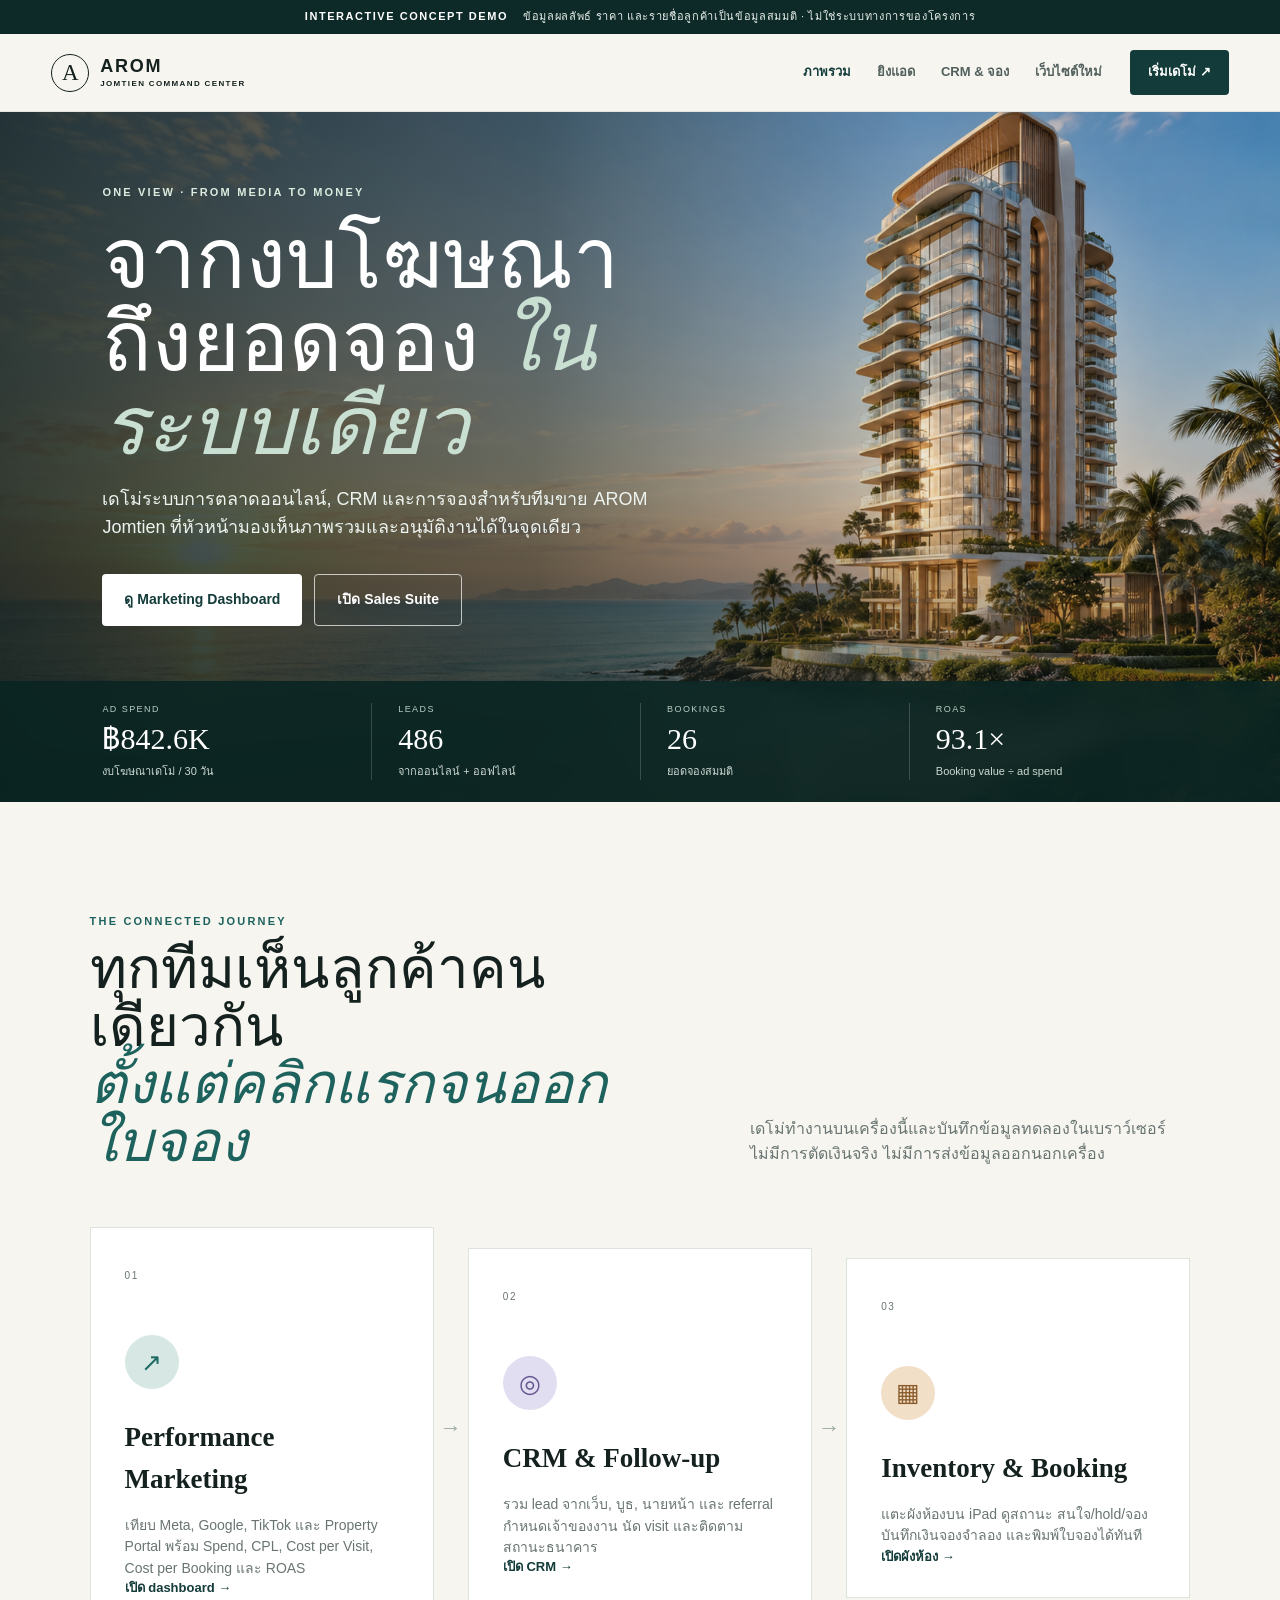
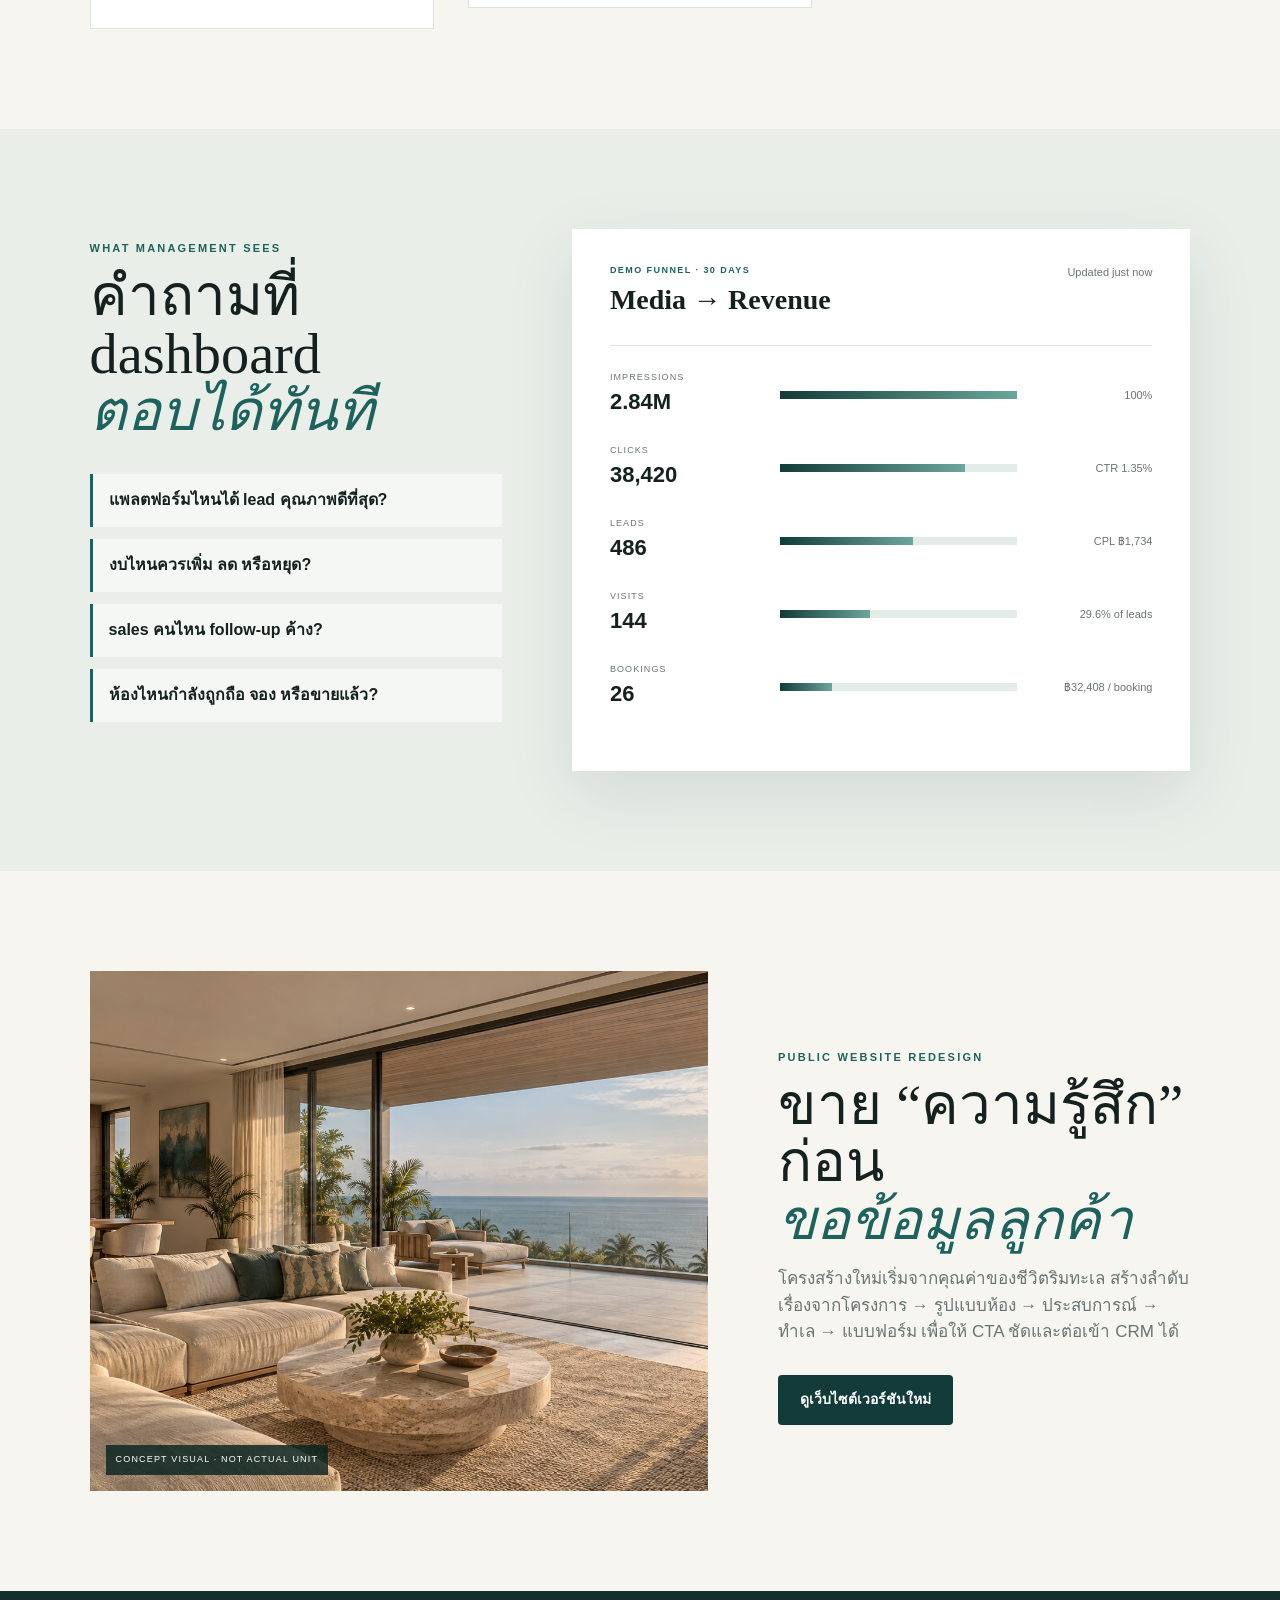
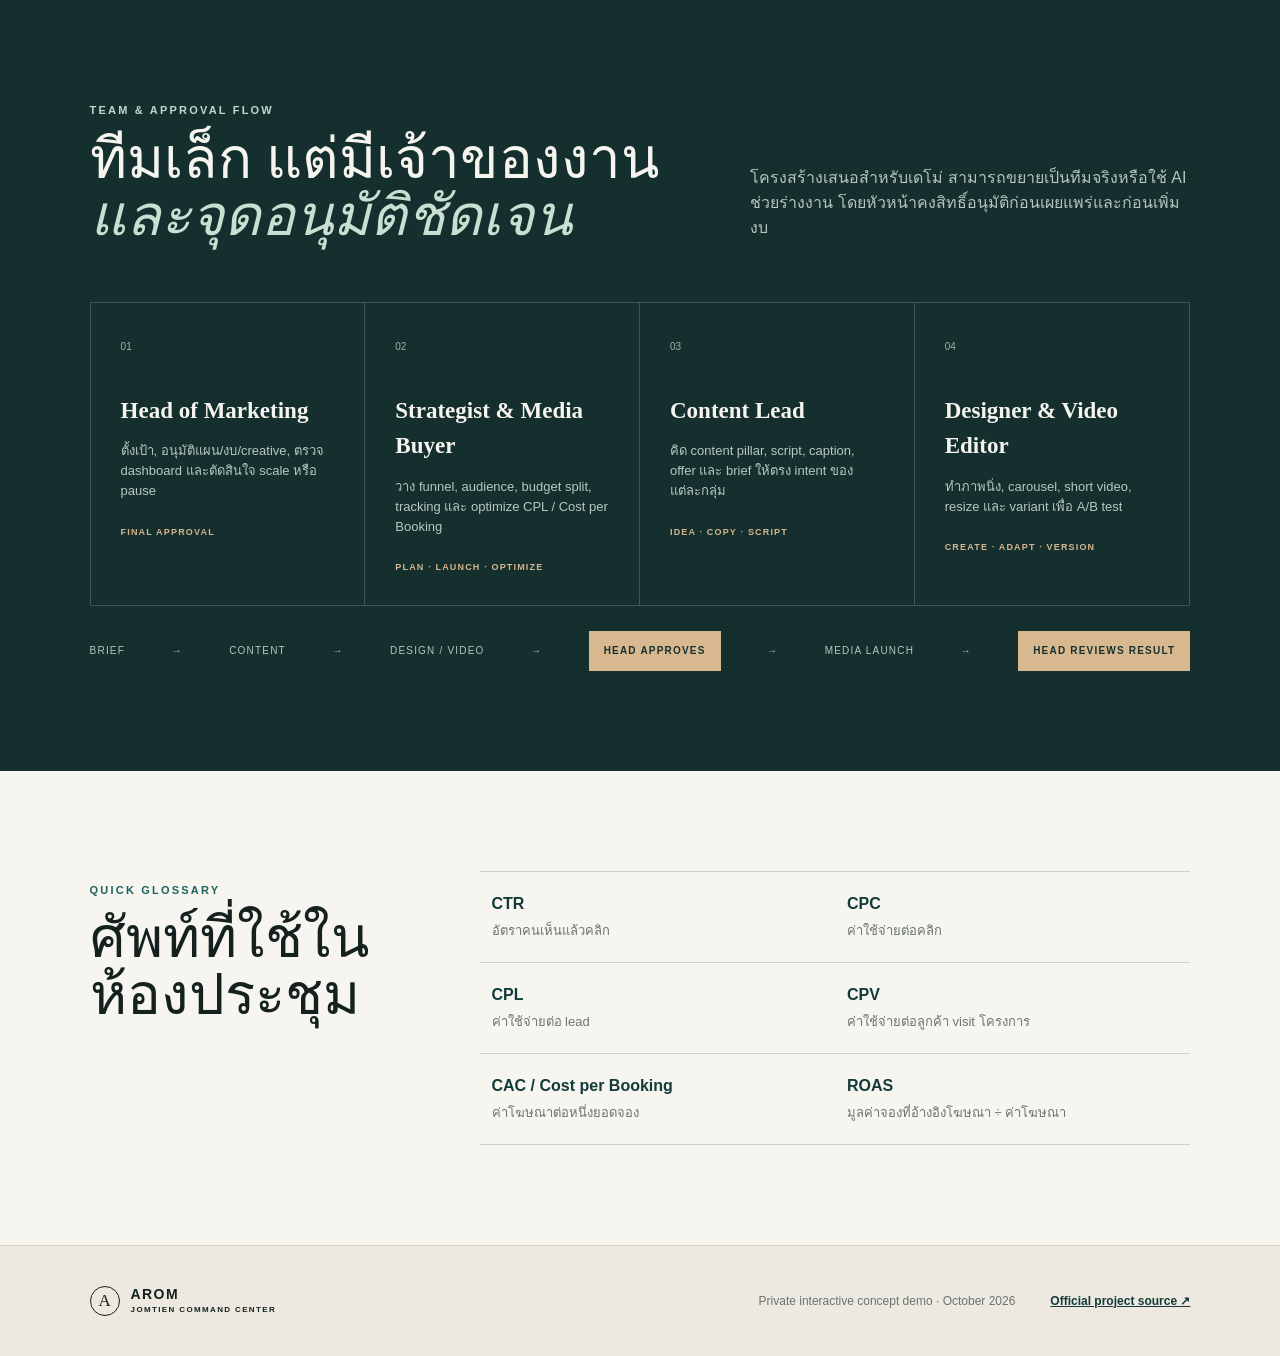
==== app/index.html @ ecf83915 "Build AROM Jomtien digital sales command center demo" ====
<!doctype html>
<html lang="th">
<head>
  <meta charset="utf-8">
  <meta name="viewport" content="width=device-width, initial-scale=1">
  <meta name="theme-color" content="#123b39">
  <meta name="description" content="AROM Jomtien Digital Sales Command Center — interactive concept demo">
  <title>AROM Jomtien · Digital Sales Command Center</title>
  <link rel="stylesheet" href="styles.css">
</head>
<body>
  <div class="demo-banner"><b>INTERACTIVE CONCEPT DEMO</b><span>ข้อมูลผลลัพธ์ ราคา และรายชื่อลูกค้าเป็นข้อมูลสมมติ · ไม่ใช่ระบบทางการของโครงการ</span></div>
  <header class="topbar">
    <a class="brand" href="index.html" aria-label="AROM demo home"><span>A</span><b>AROM<small>JOMTIEN COMMAND CENTER</small></b></a>
    <nav aria-label="Demo modules">
      <a class="active" href="index.html">ภาพรวม</a>
      <a href="marketing/index.html">ยิงแอด</a>
      <a href="crm/index.html">CRM & จอง</a>
      <a href="website/index.html">เว็บไซต์ใหม่</a>
    </nav>
    <a class="launch" href="marketing/index.html">เริ่มเดโม่ <span>↗</span></a>
  </header>

  <main>
    <section class="hero">
      <div class="hero-image" role="img" aria-label="ภาพคอนเซ็ปต์คอนโดริมทะเลเพื่อการสาธิต"></div>
      <div class="hero-overlay"></div>
      <div class="hero-copy">
        <p class="eyebrow">ONE VIEW · FROM MEDIA TO MONEY</p>
        <h1>จากงบโฆษณา<br>ถึงยอดจอง <em>ในระบบเดียว</em></h1>
        <p>เดโม่ระบบการตลาดออนไลน์, CRM และการจองสำหรับทีมขาย AROM Jomtien ที่หัวหน้ามองเห็นภาพรวมและอนุมัติงานได้ในจุดเดียว</p>
        <div class="hero-actions"><a class="button primary" href="marketing/index.html">ดู Marketing Dashboard</a><a class="button ghost" href="crm/index.html">เปิด Sales Suite</a></div>
      </div>
      <div class="hero-proof">
        <div><small>AD SPEND</small><strong>฿842.6K</strong><span>งบโฆษณาเดโม่ / 30 วัน</span></div>
        <div><small>LEADS</small><strong>486</strong><span>จากออนไลน์ + ออฟไลน์</span></div>
        <div><small>BOOKINGS</small><strong>26</strong><span>ยอดจองสมมติ</span></div>
        <div><small>ROAS</small><strong>93.1×</strong><span>Booking value ÷ ad spend</span></div>
      </div>
    </section>

    <section class="section journey" id="journey">
      <div class="section-head"><div><p class="eyebrow dark">THE CONNECTED JOURNEY</p><h2>ทุกทีมเห็นลูกค้าคนเดียวกัน<br><em>ตั้งแต่คลิกแรกจนออกใบจอง</em></h2></div><p>เดโม่ทำงานบนเครื่องนี้และบันทึกข้อมูลทดลองในเบราว์เซอร์ ไม่มีการตัดเงินจริง ไม่มีการส่งข้อมูลออกนอกเครื่อง</p></div>
      <div class="journey-grid">
        <a class="module-card marketing" href="marketing/index.html"><span class="step">01</span><div class="module-icon">↗</div><h3>Performance Marketing</h3><p>เทียบ Meta, Google, TikTok และ Property Portal พร้อม Spend, CPL, Cost per Visit, Cost per Booking และ ROAS</p><span class="open">เปิด dashboard →</span></a>
        <div class="connector">→</div>
        <a class="module-card crm" href="crm/index.html"><span class="step">02</span><div class="module-icon">◎</div><h3>CRM & Follow-up</h3><p>รวม lead จากเว็บ, บูธ, นายหน้า และ referral กำหนดเจ้าของงาน นัด visit และติดตามสถานะธนาคาร</p><span class="open">เปิด CRM →</span></a>
        <div class="connector">→</div>
        <a class="module-card booking" href="crm/index.html#inventory"><span class="step">03</span><div class="module-icon">▦</div><h3>Inventory & Booking</h3><p>แตะผังห้องบน iPad ดูสถานะ สนใจ/hold/จอง บันทึกเงินจองจำลอง และพิมพ์ใบจองได้ทันที</p><span class="open">เปิดผังห้อง →</span></a>
      </div>
    </section>

    <section class="section metrics">
      <div class="metric-story">
        <p class="eyebrow dark">WHAT MANAGEMENT SEES</p>
        <h2>คำถามที่ dashboard<br><em>ตอบได้ทันที</em></h2>
        <div class="questions"><span>แพลตฟอร์มไหนได้ lead คุณภาพดีที่สุด?</span><span>งบไหนควรเพิ่ม ลด หรือหยุด?</span><span>sales คนไหน follow-up ค้าง?</span><span>ห้องไหนกำลังถูกถือ จอง หรือขายแล้ว?</span></div>
      </div>
      <div class="funnel-card">
        <div class="funnel-head"><div><small>DEMO FUNNEL · 30 DAYS</small><b>Media → Revenue</b></div><span>Updated just now</span></div>
        <div class="funnel-line"><div><small>IMPRESSIONS</small><strong>2.84M</strong></div><i style="--w:100%"></i><span>100%</span></div>
        <div class="funnel-line"><div><small>CLICKS</small><strong>38,420</strong></div><i style="--w:78%"></i><span>CTR 1.35%</span></div>
        <div class="funnel-line"><div><small>LEADS</small><strong>486</strong></div><i style="--w:56%"></i><span>CPL ฿1,734</span></div>
        <div class="funnel-line"><div><small>VISITS</small><strong>144</strong></div><i style="--w:38%"></i><span>29.6% of leads</span></div>
        <div class="funnel-line"><div><small>BOOKINGS</small><strong>26</strong></div><i style="--w:22%"></i><span>฿32,408 / booking</span></div>
      </div>
    </section>

    <section class="section website-tease">
      <div class="tease-image"><span>CONCEPT VISUAL · NOT ACTUAL UNIT</span></div>
      <div class="tease-copy"><p class="eyebrow dark">PUBLIC WEBSITE REDESIGN</p><h2>ขาย “ความรู้สึก” ก่อน<br><em>ขอข้อมูลลูกค้า</em></h2><p>โครงสร้างใหม่เริ่มจากคุณค่าของชีวิตริมทะเล สร้างลำดับเรื่องจากโครงการ → รูปแบบห้อง → ประสบการณ์ → ทำเล → แบบฟอร์ม เพื่อให้ CTA ชัดและต่อเข้า CRM ได้</p><a class="button dark" href="website/index.html">ดูเว็บไซต์เวอร์ชันใหม่</a></div>
    </section>

    <section class="section team">
      <div class="section-head"><div><p class="eyebrow dark">TEAM & APPROVAL FLOW</p><h2>ทีมเล็ก แต่มีเจ้าของงาน<br><em>และจุดอนุมัติชัดเจน</em></h2></div><p>โครงสร้างเสนอสำหรับเดโม่ สามารถขยายเป็นทีมจริงหรือใช้ AI ช่วยร่างงาน โดยหัวหน้าคงสิทธิ์อนุมัติก่อนเผยแพร่และก่อนเพิ่มงบ</p></div>
      <div class="team-grid">
        <article><span>01</span><h3>Head of Marketing</h3><p>ตั้งเป้า, อนุมัติแผน/งบ/creative, ตรวจ dashboard และตัดสินใจ scale หรือ pause</p><b>FINAL APPROVAL</b></article>
        <article><span>02</span><h3>Strategist & Media Buyer</h3><p>วาง funnel, audience, budget split, tracking และ optimize CPL / Cost per Booking</p><b>PLAN · LAUNCH · OPTIMIZE</b></article>
        <article><span>03</span><h3>Content Lead</h3><p>คิด content pillar, script, caption, offer และ brief ให้ตรง intent ของแต่ละกลุ่ม</p><b>IDEA · COPY · SCRIPT</b></article>
        <article><span>04</span><h3>Designer & Video Editor</h3><p>ทำภาพนิ่ง, carousel, short video, resize และ variant เพื่อ A/B test</p><b>CREATE · ADAPT · VERSION</b></article>
      </div>
      <div class="approval-flow"><span>BRIEF</span><i>→</i><span>CONTENT</span><i>→</i><span>DESIGN / VIDEO</span><i>→</i><strong>HEAD APPROVES</strong><i>→</i><span>MEDIA LAUNCH</span><i>→</i><strong>HEAD REVIEWS RESULT</strong></div>
    </section>

    <section class="section glossary">
      <div><p class="eyebrow dark">QUICK GLOSSARY</p><h2>ศัพท์ที่ใช้ในห้องประชุม</h2></div>
      <dl><div><dt>CTR</dt><dd>อัตราคนเห็นแล้วคลิก</dd></div><div><dt>CPC</dt><dd>ค่าใช้จ่ายต่อคลิก</dd></div><div><dt>CPL</dt><dd>ค่าใช้จ่ายต่อ lead</dd></div><div><dt>CPV</dt><dd>ค่าใช้จ่ายต่อลูกค้า visit โครงการ</dd></div><div><dt>CAC / Cost per Booking</dt><dd>ค่าโฆษณาต่อหนึ่งยอดจอง</dd></div><div><dt>ROAS</dt><dd>มูลค่าจองที่อ้างอิงโฆษณา ÷ ค่าโฆษณา</dd></div></dl>
    </section>
  </main>
  <footer><div class="brand mini"><span>A</span><b>AROM<small>JOMTIEN COMMAND CENTER</small></b></div><p>Private interactive concept demo · October 2026</p><a href="https://www.coloursdevelopment.com/aromjomtien/" target="_blank" rel="noreferrer">Official project source ↗</a></footer>
</body>
</html>
---- app/styles.css ----
:root{--ink:#14211f;--teal:#123b39;--teal2:#1d625d;--mint:#cfe1d6;--sand:#ede3d6;--paper:#f7f5f0;--white:#fff;--gold:#bd9165;--muted:#697572;--line:#dce2dc;--serif:Georgia,'Times New Roman',serif;--sans:'Segoe UI',Tahoma,Arial,sans-serif}
*{box-sizing:border-box}html{scroll-behavior:smooth}body{margin:0;background:var(--paper);color:var(--ink);font-family:var(--sans);font-size:16px;line-height:1.55}.demo-banner{height:34px;background:#0d2a29;color:#e7eee9;display:flex;align-items:center;justify-content:center;gap:15px;font-size:11px;letter-spacing:.06em}.demo-banner b{color:#fff;letter-spacing:.14em}.topbar{height:78px;padding:0 clamp(20px,4vw,64px);display:flex;align-items:center;gap:28px;background:rgba(247,245,240,.96);border-bottom:1px solid rgba(20,33,31,.08);position:sticky;top:0;z-index:50;backdrop-filter:blur(14px)}.brand{display:flex;align-items:center;gap:11px;color:var(--ink);text-decoration:none}.brand>span{width:38px;height:38px;border:1px solid currentColor;border-radius:50%;display:grid;place-items:center;font-family:var(--serif);font-size:23px}.brand b{font-size:18px;letter-spacing:.1em;line-height:1}.brand small{display:block;font-size:8px;letter-spacing:.17em;margin-top:5px;font-weight:600}.topbar nav{display:flex;gap:26px;margin-left:auto}.topbar nav a{color:#52605d;text-decoration:none;font-size:13px;font-weight:700}.topbar nav a:hover,.topbar nav .active{color:var(--teal)}.launch{background:var(--teal);color:white;text-decoration:none;padding:12px 18px;border-radius:4px;font-size:13px;font-weight:700}.hero{min-height:690px;position:relative;color:white;display:flex;align-items:center;overflow:hidden}.hero-image{position:absolute;inset:0;background:url('assets/arom-hero-concept.png') center/cover no-repeat;transform:scale(1.01)}.hero-overlay{position:absolute;inset:0;background:linear-gradient(90deg,rgba(7,23,22,.82) 0%,rgba(7,23,22,.56) 42%,rgba(7,23,22,.08) 72%),linear-gradient(0deg,rgba(7,23,22,.55),transparent 44%)}.hero-copy{position:relative;z-index:2;width:min(670px,86vw);margin-left:clamp(24px,8vw,120px);padding-bottom:115px}.eyebrow{font-size:11px;letter-spacing:.2em;font-weight:800;color:#dbecdf}.eyebrow.dark{color:var(--teal2)}h1,h2{font-family:var(--serif);font-weight:400;line-height:1.02;margin:.2em 0}h1{font-size:clamp(48px,6.4vw,88px)}h2{font-size:clamp(34px,4.4vw,58px)}em{color:#c9dfd2;font-weight:400}.section em{color:var(--teal2)}.hero-copy>p:not(.eyebrow){max-width:600px;font-size:18px;color:#edf4ef}.hero-actions{display:flex;gap:12px;margin-top:32px}.button{display:inline-flex;align-items:center;justify-content:center;padding:14px 22px;border-radius:4px;text-decoration:none;font-weight:750;font-size:14px}.button.primary{background:white;color:var(--teal)}.button.ghost{border:1px solid rgba(255,255,255,.7);color:white}.button.dark{background:var(--teal);color:#fff}.hero-proof{position:absolute;bottom:0;left:0;right:0;z-index:3;background:rgba(10,37,35,.88);backdrop-filter:blur(12px);display:grid;grid-template-columns:repeat(4,1fr);padding:22px clamp(24px,8vw,120px)}.hero-proof>div{padding:0 26px;border-left:1px solid rgba(255,255,255,.18)}.hero-proof>div:first-child{padding-left:0;border:0}.hero-proof small,.hero-proof span{display:block}.hero-proof small{font-size:9px;letter-spacing:.16em;color:#b9cdc3}.hero-proof strong{font-family:var(--serif);font-size:30px;font-weight:400}.hero-proof span{font-size:11px;color:#cdd9d2}.section{padding:100px clamp(24px,7vw,108px)}.section-head{display:flex;justify-content:space-between;align-items:end;gap:50px;margin-bottom:45px}.section-head>div{max-width:720px}.section-head>p{max-width:440px;color:var(--muted)}.journey-grid{display:grid;grid-template-columns:1fr 34px 1fr 34px 1fr;align-items:center}.module-card{min-height:340px;background:white;border:1px solid var(--line);padding:34px;position:relative;color:var(--ink);text-decoration:none;transition:.25s}.module-card:hover{transform:translateY(-5px);box-shadow:0 18px 50px rgba(17,46,43,.12)}.module-card .step{font-size:10px;letter-spacing:.15em;color:var(--muted)}.module-icon{width:54px;height:54px;margin:48px 0 28px;border-radius:50%;display:grid;place-items:center;font-size:25px}.marketing .module-icon{background:#d6e7e4;color:#1f6b64}.crm .module-icon{background:#e2def1;color:#65548d}.booking .module-icon{background:#f2dfc8;color:#8b5d2d}.module-card h3{font-family:var(--serif);font-size:27px;margin:0 0 13px}.module-card p{color:var(--muted);font-size:14px}.module-card .open{position:absolute;bottom:30px;color:var(--teal);font-size:13px;font-weight:800}.connector{text-align:center;color:#9aaba5;font-size:22px}.metrics{display:grid;grid-template-columns:.8fr 1.2fr;gap:70px;background:#e9eee9}.metric-story .questions{display:grid;gap:12px;margin-top:34px}.questions span{background:rgba(255,255,255,.58);border-left:3px solid var(--teal2);padding:14px 16px;font-weight:650}.funnel-card{background:#fff;padding:35px 38px;box-shadow:0 22px 65px rgba(15,50,46,.1)}.funnel-head{display:flex;justify-content:space-between;align-items:start;padding-bottom:24px;border-bottom:1px solid var(--line)}.funnel-head small,.funnel-head b{display:block}.funnel-head small{color:var(--teal2);font-size:9px;letter-spacing:.16em;font-weight:800}.funnel-head b{font-family:var(--serif);font-size:28px}.funnel-head>span{font-size:11px;color:var(--muted)}.funnel-line{display:grid;grid-template-columns:150px 1fr 115px;gap:20px;align-items:center;margin:25px 0}.funnel-line small,.funnel-line strong{display:block}.funnel-line small{font-size:9px;letter-spacing:.12em;color:var(--muted)}.funnel-line strong{font-size:22px}.funnel-line i{height:8px;background:#e3ece7;position:relative}.funnel-line i:after{content:"";position:absolute;inset:0 auto 0 0;width:var(--w);background:linear-gradient(90deg,var(--teal),#6aa69c)}.funnel-line>span{font-size:11px;color:var(--muted);text-align:right}.website-tease{display:grid;grid-template-columns:1.2fr .8fr;gap:70px;align-items:center}.tease-image{height:520px;background:url('assets/arom-interior-concept.png') center/cover no-repeat;position:relative}.tease-image span{position:absolute;bottom:16px;left:16px;background:rgba(12,38,36,.83);color:white;font-size:9px;letter-spacing:.13em;padding:8px 10px}.tease-copy p:not(.eyebrow){color:var(--muted);font-size:17px;margin-bottom:30px}.team{background:#142f2d;color:#f5f4ee}.team .eyebrow.dark{color:#bcd9cc}.team .section-head p{color:#b7c4c0}.team .section-head em{color:#c8dfd2}.team-grid{display:grid;grid-template-columns:repeat(4,1fr);border:1px solid rgba(255,255,255,.18)}.team-grid article{padding:30px;min-height:260px;border-right:1px solid rgba(255,255,255,.18)}.team-grid article:last-child{border:0}.team-grid article>span{font-size:10px;color:#98b1a6}.team-grid h3{font-family:var(--serif);font-size:23px;margin:35px 0 10px}.team-grid p{color:#b8c7c2;font-size:13px}.team-grid b{display:block;margin-top:24px;font-size:9px;letter-spacing:.13em;color:#d5b58e}.approval-flow{margin-top:25px;display:flex;align-items:center;justify-content:space-between;gap:12px;font-size:10px;letter-spacing:.12em;color:#b7c5c0}.approval-flow strong{background:#d8b98f;color:#17302e;padding:12px 15px}.glossary{display:grid;grid-template-columns:.45fr 1fr;gap:70px}.glossary dl{display:grid;grid-template-columns:1fr 1fr;margin:0;border-top:1px solid #cbd4cf}.glossary dl div{padding:20px 12px;border-bottom:1px solid #cbd4cf}.glossary dt{font-weight:800;color:var(--teal)}.glossary dd{margin:5px 0 0;color:var(--muted);font-size:13px}footer{padding:34px clamp(24px,7vw,108px);display:flex;align-items:center;gap:35px;background:#ede9e0;border-top:1px solid #d8d4cb;font-size:12px;color:var(--muted)}footer p{margin-left:auto}footer a{color:var(--teal);font-weight:700}.brand.mini>span{width:30px;height:30px;font-size:17px}.brand.mini b{font-size:14px}
@media(max-width:950px){.topbar nav{display:none}.launch{margin-left:auto}.hero{min-height:740px}.hero-proof{grid-template-columns:1fr 1fr}.hero-proof>div{border:0;padding:8px 14px}.hero-copy{padding-bottom:180px}.section-head{display:block}.section-head>p{margin-top:20px}.journey-grid{grid-template-columns:1fr;gap:14px}.connector{transform:rotate(90deg)}.metrics,.website-tease,.glossary{grid-template-columns:1fr}.team-grid{grid-template-columns:1fr 1fr}.team-grid article{border-bottom:1px solid rgba(255,255,255,.18)}.approval-flow{overflow:auto;justify-content:flex-start;white-space:nowrap}.tease-image{height:420px}}
@media(max-width:600px){.demo-banner{height:auto;padding:8px 12px;display:block;text-align:center}.demo-banner span{display:block}.topbar{height:66px;padding:0 15px}.launch{padding:10px 13px}.hero-copy{margin-left:22px}.hero-actions{flex-direction:column;align-items:flex-start}.hero-proof{padding:14px 16px}.hero-proof strong{font-size:23px}.section{padding:72px 20px}.funnel-card{padding:24px 20px}.funnel-line{grid-template-columns:105px 1fr}.funnel-line>span{grid-column:2;text-align:left;margin-top:-15px}.team-grid{grid-template-columns:1fr}.website-tease{gap:35px}.tease-image{height:300px}footer{display:block}footer p{margin:25px 0}}
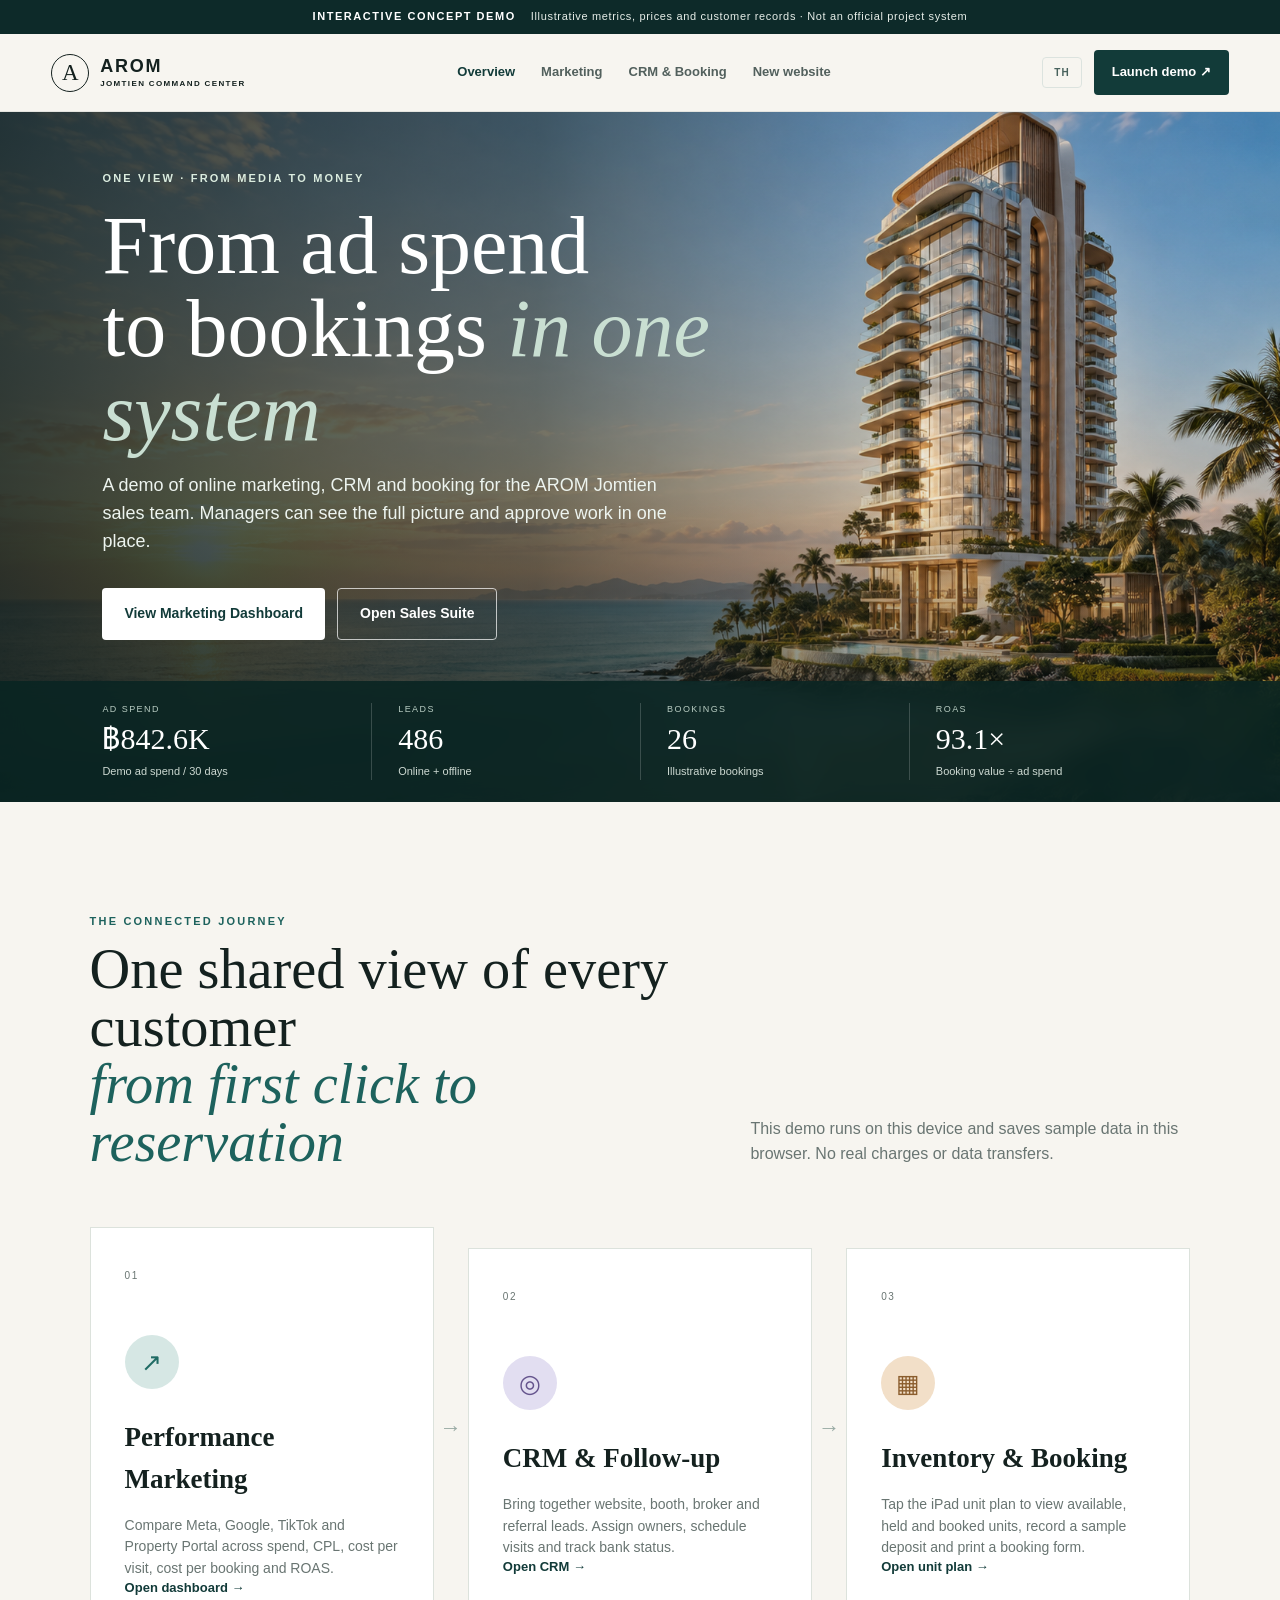
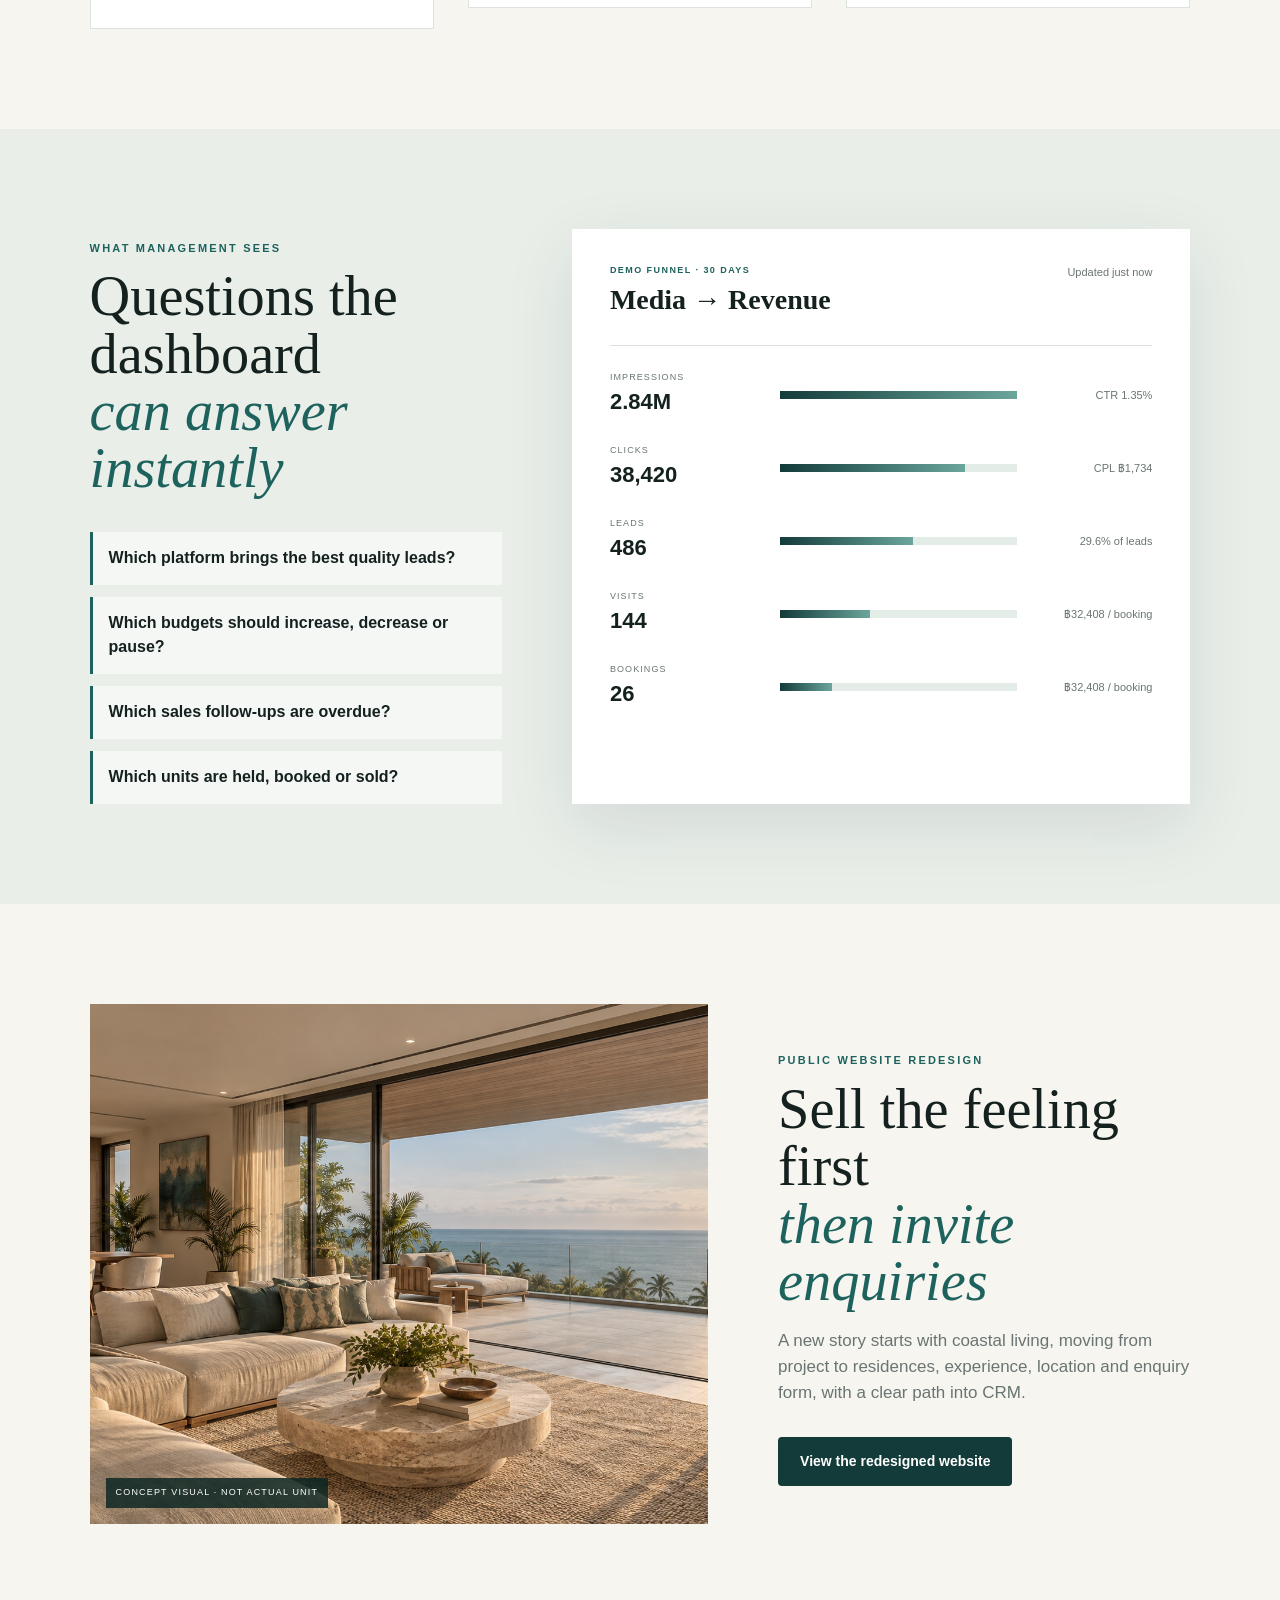
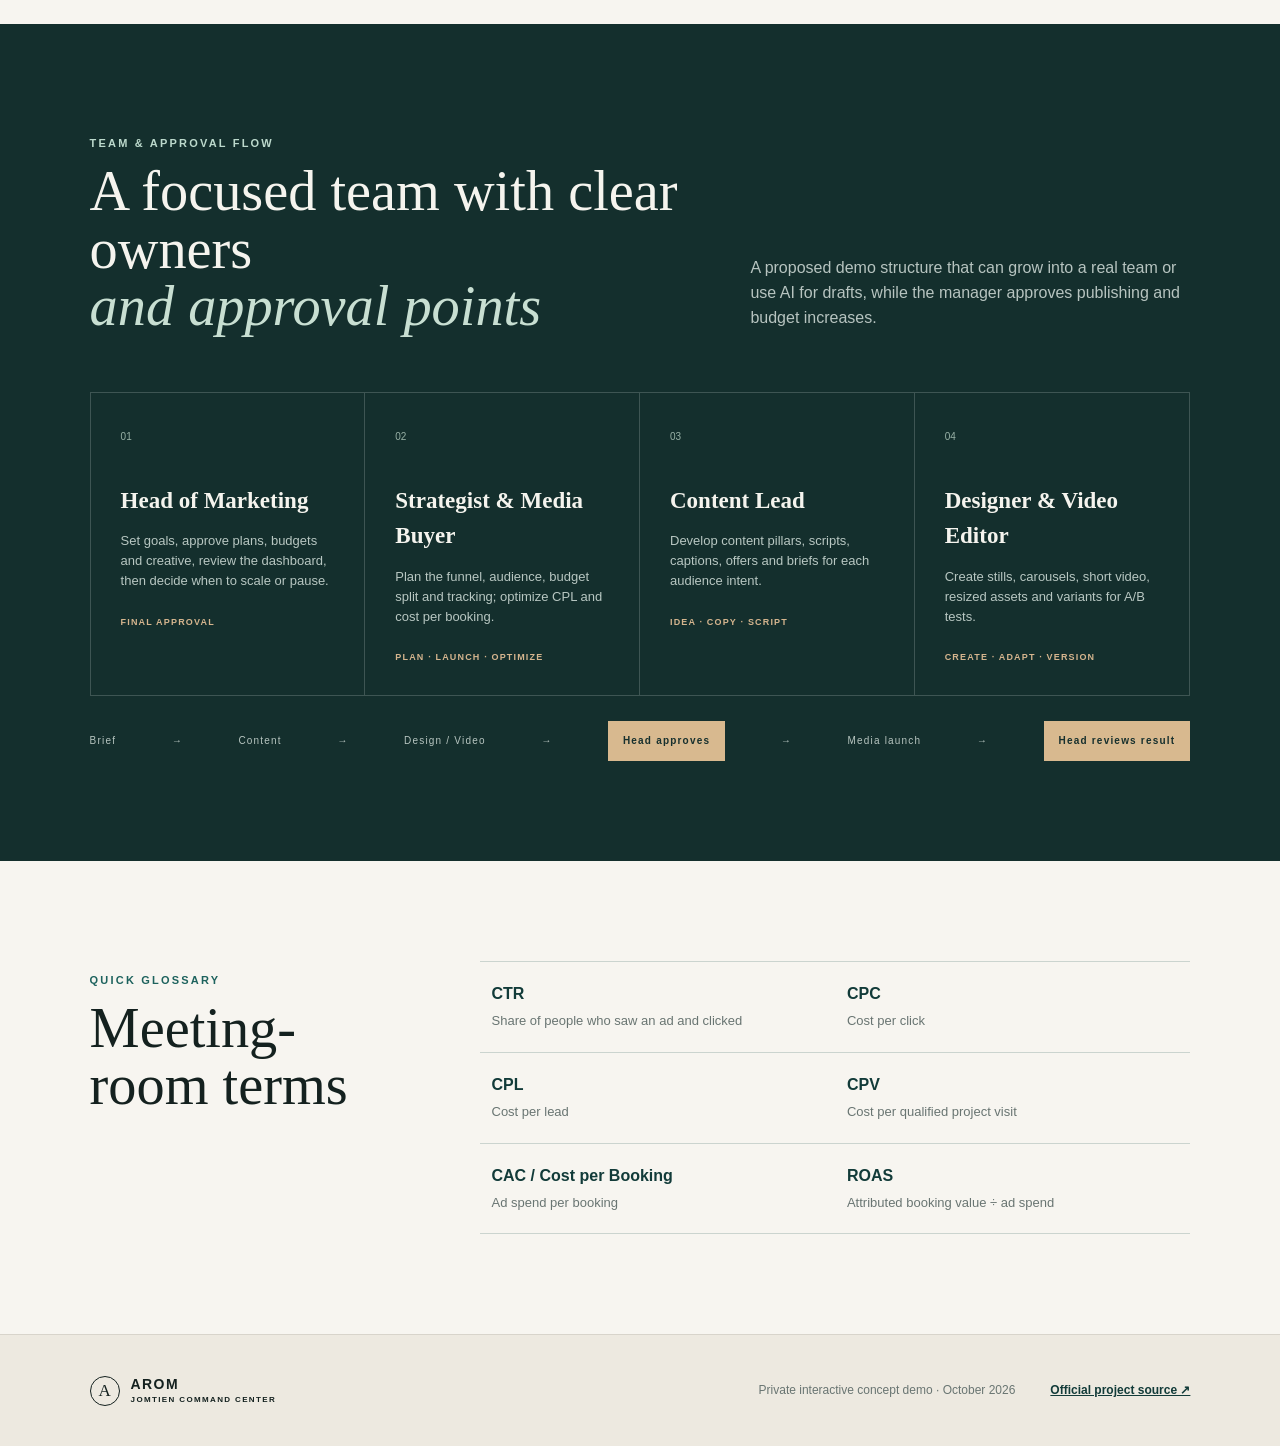
==== commit 84fd4196: "Enhance bilingual website and interactive unit floor plan" ====
--- a/app/index.html
+++ b/app/index.html
@@ -18,7 +18,7 @@
       <a href="crm/index.html">CRM & จอง</a>
       <a href="website/index.html">เว็บไซต์ใหม่</a>
     </nav>
-    <a class="launch" href="marketing/index.html">เริ่มเดโม่ <span>↗</span></a>
+    <div class="header-actions"><button class="language-toggle" type="button" aria-label="Switch language">EN</button><a class="launch" href="marketing/index.html">เริ่มเดโม่ <span>↗</span></a></div>
   </header>
 
   <main>
@@ -88,5 +88,44 @@
     </section>
   </main>
   <footer><div class="brand mini"><span>A</span><b>AROM<small>JOMTIEN COMMAND CENTER</small></b></div><p>Private interactive concept demo · October 2026</p><a href="https://www.coloursdevelopment.com/aromjomtien/" target="_blank" rel="noreferrer">Official project source ↗</a></footer>
+  <script>
+    (() => {
+      const copy = [
+        ['.demo-banner b','เดโม่แนวคิดแบบอินเทอร์แอคทีฟ'],['.demo-banner span','ตัวเลข ราคา และรายชื่อลูกค้าเป็นข้อมูลสมมติ · ไม่ใช่ระบบทางการของโครงการ'],['.brand[aria-label]','AROM demo home'],['.topbar nav',''],
+        ['.topbar nav a:nth-child(1)','ภาพรวม'],['.topbar nav a:nth-child(2)','การตลาด'],['.topbar nav a:nth-child(3)','CRM และการจอง'],['.topbar nav a:nth-child(4)','เว็บไซต์ใหม่'],['.launch','เริ่มเดโม่ <span>↗</span>'],
+        ['.hero-image',''],['.hero-copy .eyebrow','มุมมองเดียว · จากสื่อโฆษณาสู่รายได้'],['.hero-copy h1','จากงบโฆษณา<br>ถึงยอดจอง <em>ในระบบเดียว</em>'],['.hero-copy>p:not(.eyebrow)','เดโม่ระบบการตลาดออนไลน์, CRM และการจองสำหรับทีมขาย AROM Jomtien ที่หัวหน้ามองเห็นภาพรวมและอนุมัติงานได้ในจุดเดียว'],['.hero-actions .primary','ดู Marketing Dashboard'],['.hero-actions .ghost','เปิด Sales Suite'],['.hero-proof div:nth-child(1) span','งบโฆษณาเดโม่ / 30 วัน'],['.hero-proof div:nth-child(2) span','จากออนไลน์ + ออฟไลน์'],['.hero-proof div:nth-child(3) span','ยอดจองสมมติ'],['.hero-proof div:nth-child(4) span','มูลค่าจอง ÷ งบโฆษณา'],
+        ['.journey .eyebrow','เส้นทางลูกค้าที่เชื่อมต่อกัน'],['.journey h2','ทุกทีมเห็นลูกค้าคนเดียวกัน<br><em>ตั้งแต่คลิกแรกจนออกใบจอง</em>'],['.journey .section-head>p','เดโม่ทำงานบนเครื่องนี้และบันทึกข้อมูลทดลองในเบราว์เซอร์ ไม่มีการตัดเงินจริง ไม่มีการส่งข้อมูลออกนอกเครื่อง'],['.module-card.marketing h3','การตลาดเชิงประสิทธิภาพ'],['.module-card.marketing p','เปรียบเทียบ Meta, Google, TikTok และ Property Portal พร้อม Spend, CPL, Cost per Visit, Cost per Booking และ ROAS'],['.module-card.marketing .open','เปิดแดชบอร์ด →'],['.module-card.crm h3','CRM และการติดตามผล'],['.module-card.crm p','รวม lead จากเว็บ, บูธ, นายหน้า และ referral กำหนดผู้รับผิดชอบ นัดหมายเข้าชม และติดตามสถานะธนาคาร'],['.module-card.crm .open','เปิด CRM →'],['.module-card.booking h3','ห้องพักและการจอง'],['.module-card.booking p','แตะผังห้องบน iPad ดูสถานะ สนใจ/hold/จอง บันทึกเงินจองจำลอง และพิมพ์ใบจองได้ทันที'],['.module-card.booking .open','เปิดผังห้อง →'],
+        ['.metrics .eyebrow','สิ่งที่ผู้บริหารเห็น'],['.metric-story h2','คำถามที่แดชบอร์ด<br><em>ตอบได้ทันที</em>'],['.questions span:nth-child(1)','แพลตฟอร์มไหนได้ lead คุณภาพดีที่สุด?'],['.questions span:nth-child(2)','งบไหนควรเพิ่ม ลด หรือหยุด?'],['.questions span:nth-child(3)','พนักงานขายคนไหนติดตามลูกค้าค้างอยู่?'],['.questions span:nth-child(4)','ห้องไหนกำลังถูกถือ จอง หรือขายแล้ว?'],['.funnel-head>div small','กรวยการตลาดตัวอย่าง · 30 วัน'],['.funnel-head>div b','สื่อ → รายได้'],['.funnel-head>span','อัปเดตเมื่อสักครู่'],['.funnel-line:nth-child(1)>span','100%'],['.funnel-line:nth-child(2)>span','CTR 1.35%'],['.funnel-line:nth-child(3)>span','CPL ฿1,734'],['.funnel-line:nth-child(4)>span','29.6% ของ lead'],['.funnel-line:nth-child(5)>span','฿32,408 / การจอง'],
+        ['.tease-image span','ภาพแนวคิด · ไม่ใช่ห้องจริง'],['.tease-copy .eyebrow','ปรับโฉมเว็บไซต์โครงการ'],['.tease-copy h2','ขาย “ความรู้สึก” ก่อน<br><em>ขอข้อมูลลูกค้า</em>'],['.tease-copy>p:not(.eyebrow)','โครงสร้างใหม่เริ่มจากคุณค่าของชีวิตริมทะเล สร้างลำดับเรื่องจากโครงการ → รูปแบบห้อง → ประสบการณ์ → ทำเล → แบบฟอร์ม เพื่อให้ CTA ชัดและต่อเข้า CRM ได้'],['.tease-copy .button','ดูเว็บไซต์เวอร์ชันใหม่'],['.team .eyebrow','ทีมและขั้นตอนอนุมัติ'],['.team h2','ทีมเล็ก แต่มีเจ้าของงาน<br><em>และจุดอนุมัติชัดเจน</em>'],['.team .section-head>p','โครงสร้างเสนอสำหรับเดโม่ สามารถขยายเป็นทีมจริงหรือใช้ AI ช่วยร่างงาน โดยหัวหน้าคงสิทธิ์อนุมัติก่อนเผยแพร่และก่อนเพิ่มงบ'],['.team-grid article:nth-child(1) p','ตั้งเป้า อนุมัติแผน/งบ/ชิ้นงาน ตรวจแดชบอร์ด และตัดสินใจเพิ่มหรือลดงบ'],['.team-grid article:nth-child(2) p','วาง funnel, audience, budget split, tracking และปรับ CPL / Cost per Booking'],['.team-grid article:nth-child(3) p','คิด content pillar, script, caption, offer และ brief ให้ตรง intent ของแต่ละกลุ่ม'],['.team-grid article:nth-child(4) p','ทำภาพนิ่ง, carousel, short video, ปรับขนาดและทำ variant เพื่อ A/B test'],['.glossary .eyebrow','คำศัพท์ฉบับย่อ'],['.glossary h2','ศัพท์ที่ใช้ในห้องประชุม'],['footer p','เดโม่แนวคิดแบบอินเทอร์แอคทีฟส่วนตัว · ตุลาคม 2026'],['footer a','แหล่งข้อมูลโครงการอย่างเป็นทางการ ↗']
+      ];
+      const extraCopy = [
+        ['.team-grid article:nth-child(1) h3','หัวหน้าฝ่ายการตลาด'],['.team-grid article:nth-child(2) h3','นักกลยุทธ์และผู้ซื้อสื่อ'],['.team-grid article:nth-child(3) h3','หัวหน้าฝ่ายคอนเทนต์'],['.team-grid article:nth-child(4) h3','นักออกแบบและตัดต่อวิดีโอ'],
+        ['.approval-flow span:nth-of-type(1)','บรีฟ'],['.approval-flow span:nth-of-type(2)','คอนเทนต์'],['.approval-flow span:nth-of-type(3)','ออกแบบ / วิดีโอ'],['.approval-flow strong:nth-of-type(1)','หัวหน้าอนุมัติ'],['.approval-flow span:nth-of-type(4)','เริ่มแคมเปญ'],['.approval-flow strong:nth-of-type(2)','หัวหน้าตรวจผล'],
+        ['.glossary dl div:nth-child(1) dd','สัดส่วนผู้เห็นโฆษณาแล้วคลิก'],['.glossary dl div:nth-child(2) dd','ค่าใช้จ่ายต่อคลิก'],['.glossary dl div:nth-child(3) dd','ค่าใช้จ่ายต่อลูกค้าเป้าหมาย'],['.glossary dl div:nth-child(4) dd','ค่าใช้จ่ายต่อลูกค้าเข้าชมโครงการ'],['.glossary dl div:nth-child(5) dd','ค่าโฆษณาต่อหนึ่งยอดจอง'],['.glossary dl div:nth-child(6) dd','มูลค่าจองที่อ้างอิง ÷ ค่าโฆษณา']
+      ];
+      copy.push(...extraCopy);
+      const english = new Map([
+        ['.demo-banner b','INTERACTIVE CONCEPT DEMO'],['.demo-banner span','Illustrative metrics, prices and customer records · Not an official project system'],['.topbar nav a:nth-child(1)','Overview'],['.topbar nav a:nth-child(2)','Marketing'],['.topbar nav a:nth-child(3)','CRM & Booking'],['.topbar nav a:nth-child(4)','New website'],['.launch','Launch demo <span>↗</span>'],
+        ['.hero-copy .eyebrow','ONE VIEW · FROM MEDIA TO MONEY'],['.hero-copy h1','From ad spend<br>to bookings <em>in one system</em>'],['.hero-copy>p:not(.eyebrow)','A demo of online marketing, CRM and booking for the AROM Jomtien sales team. Managers can see the full picture and approve work in one place.'],['.hero-actions .primary','View Marketing Dashboard'],['.hero-actions .ghost','Open Sales Suite'],['.hero-proof div:nth-child(1) span','Demo ad spend / 30 days'],['.hero-proof div:nth-child(2) span','Online + offline'],['.hero-proof div:nth-child(3) span','Illustrative bookings'],['.hero-proof div:nth-child(4) span','Booking value ÷ ad spend'],
+        ['.journey .eyebrow','THE CONNECTED JOURNEY'],['.journey h2','One shared view of every customer<br><em>from first click to reservation</em>'],['.journey .section-head>p','This demo runs on this device and saves sample data in this browser. No real charges or data transfers.'],['.module-card.marketing h3','Performance Marketing'],['.module-card.marketing p','Compare Meta, Google, TikTok and Property Portal across spend, CPL, cost per visit, cost per booking and ROAS.'],['.module-card.marketing .open','Open dashboard →'],['.module-card.crm h3','CRM & Follow-up'],['.module-card.crm p','Bring together website, booth, broker and referral leads. Assign owners, schedule visits and track bank status.'],['.module-card.crm .open','Open CRM →'],['.module-card.booking h3','Inventory & Booking'],['.module-card.booking p','Tap the iPad unit plan to view available, held and booked units, record a sample deposit and print a booking form.'],['.module-card.booking .open','Open unit plan →'],
+        ['.metrics .eyebrow','WHAT MANAGEMENT SEES'],['.metric-story h2','Questions the dashboard<br><em>can answer instantly</em>'],['.questions span:nth-child(1)','Which platform brings the best quality leads?'],['.questions span:nth-child(2)','Which budgets should increase, decrease or pause?'],['.questions span:nth-child(3)','Which sales follow-ups are overdue?'],['.questions span:nth-child(4)','Which units are held, booked or sold?'],['.funnel-head>div small','DEMO FUNNEL · 30 DAYS'],['.funnel-head>div b','Media → Revenue'],['.funnel-head>span','Updated just now'],['.funnel-line:nth-child(1)>span','100%'],['.funnel-line:nth-child(2)>span','CTR 1.35%'],['.funnel-line:nth-child(3)>span','CPL ฿1,734'],['.funnel-line:nth-child(4)>span','29.6% of leads'],['.funnel-line:nth-child(5)>span','฿32,408 / booking'],
+        ['.tease-image span','CONCEPT VISUAL · NOT ACTUAL UNIT'],['.tease-copy .eyebrow','PUBLIC WEBSITE REDESIGN'],['.tease-copy h2','Sell the feeling first<br><em>then invite enquiries</em>'],['.tease-copy>p:not(.eyebrow)','A new story starts with coastal living, moving from project to residences, experience, location and enquiry form, with a clear path into CRM.'],['.tease-copy .button','View the redesigned website'],['.team .eyebrow','TEAM & APPROVAL FLOW'],['.team h2','A focused team with clear owners<br><em>and approval points</em>'],['.team .section-head>p','A proposed demo structure that can grow into a real team or use AI for drafts, while the manager approves publishing and budget increases.'],['.team-grid article:nth-child(1) p','Set goals, approve plans, budgets and creative, review the dashboard, then decide when to scale or pause.'],['.team-grid article:nth-child(2) p','Plan the funnel, audience, budget split and tracking; optimize CPL and cost per booking.'],['.team-grid article:nth-child(3) p','Develop content pillars, scripts, captions, offers and briefs for each audience intent.'],['.team-grid article:nth-child(4) p','Create stills, carousels, short video, resized assets and variants for A/B tests.'],['.glossary .eyebrow','QUICK GLOSSARY'],['.glossary h2','Meeting-room terms'],['footer p','Private interactive concept demo · October 2026'],['footer a','Official project source ↗']
+      ]);
+      const englishExtra = ['Head of Marketing','Strategist & Media Buyer','Content Lead','Designer & Video Editor','Brief','Content','Design / Video','Head approves','Media launch','Head reviews result','Share of people who saw an ad and clicked','Cost per click','Cost per lead','Cost per qualified project visit','Ad spend per booking','Attributed booking value ÷ ad spend'];
+      extraCopy.forEach(([selector], i) => english.set(selector, englishExtra[i]));
+      const th = localStorage.getItem('arom_lang') === 'th';
+      const toggle = document.querySelector('.language-toggle');
+      function setLang(language) {
+        const thai = language === 'th'; document.documentElement.lang = language; localStorage.setItem('arom_lang', language);
+        copy.forEach(([s, value]) => document.querySelectorAll(s).forEach((n,i) => { if(s !== '.hero-image' && s !== '.topbar nav' && s !== '.brand[aria-label]') n.innerHTML = thai ? value : (english.get(s) || value); }));
+        toggle.textContent = thai ? 'EN' : 'TH'; toggle.setAttribute('aria-label', thai ? 'เปลี่ยนภาษาเป็นอังกฤษ' : 'Switch language to Thai');
+        document.querySelector('.hero-image').setAttribute('aria-label', thai ? 'ภาพคอนเซ็ปต์คอนโดริมทะเลเพื่อการสาธิต' : 'Illustrative beachfront condominium concept image');
+        document.querySelector('.brand').setAttribute('aria-label', thai ? 'หน้าแรก AROM' : 'AROM demo home');
+        document.querySelector('.topbar nav').setAttribute('aria-label', thai ? 'โมดูลเดโม่' : 'Demo modules');
+        document.title = thai ? 'AROM Jomtien · ศูนย์บัญชาการการขายดิจิทัล' : 'AROM Jomtien · Digital Sales Command Center';
+      }
+      setLang(th ? 'th' : 'en'); toggle.addEventListener('click', () => setLang(document.documentElement.lang === 'th' ? 'en' : 'th'));
+    })();
+  </script>
 </body>
 </html>
--- a/app/styles.css
+++ b/app/styles.css
@@ -2,3 +2,4 @@
 *{box-sizing:border-box}html{scroll-behavior:smooth}body{margin:0;background:var(--paper);color:var(--ink);font-family:var(--sans);font-size:16px;line-height:1.55}.demo-banner{height:34px;background:#0d2a29;color:#e7eee9;display:flex;align-items:center;justify-content:center;gap:15px;font-size:11px;letter-spacing:.06em}.demo-banner b{color:#fff;letter-spacing:.14em}.topbar{height:78px;padding:0 clamp(20px,4vw,64px);display:flex;align-items:center;gap:28px;background:rgba(247,245,240,.96);border-bottom:1px solid rgba(20,33,31,.08);position:sticky;top:0;z-index:50;backdrop-filter:blur(14px)}.brand{display:flex;align-items:center;gap:11px;color:var(--ink);text-decoration:none}.brand>span{width:38px;height:38px;border:1px solid currentColor;border-radius:50%;display:grid;place-items:center;font-family:var(--serif);font-size:23px}.brand b{font-size:18px;letter-spacing:.1em;line-height:1}.brand small{display:block;font-size:8px;letter-spacing:.17em;margin-top:5px;font-weight:600}.topbar nav{display:flex;gap:26px;margin-left:auto}.topbar nav a{color:#52605d;text-decoration:none;font-size:13px;font-weight:700}.topbar nav a:hover,.topbar nav .active{color:var(--teal)}.launch{background:var(--teal);color:white;text-decoration:none;padding:12px 18px;border-radius:4px;font-size:13px;font-weight:700}.hero{min-height:690px;position:relative;color:white;display:flex;align-items:center;overflow:hidden}.hero-image{position:absolute;inset:0;background:url('assets/arom-hero-concept.png') center/cover no-repeat;transform:scale(1.01)}.hero-overlay{position:absolute;inset:0;background:linear-gradient(90deg,rgba(7,23,22,.82) 0%,rgba(7,23,22,.56) 42%,rgba(7,23,22,.08) 72%),linear-gradient(0deg,rgba(7,23,22,.55),transparent 44%)}.hero-copy{position:relative;z-index:2;width:min(670px,86vw);margin-left:clamp(24px,8vw,120px);padding-bottom:115px}.eyebrow{font-size:11px;letter-spacing:.2em;font-weight:800;color:#dbecdf}.eyebrow.dark{color:var(--teal2)}h1,h2{font-family:var(--serif);font-weight:400;line-height:1.02;margin:.2em 0}h1{font-size:clamp(48px,6.4vw,88px)}h2{font-size:clamp(34px,4.4vw,58px)}em{color:#c9dfd2;font-weight:400}.section em{color:var(--teal2)}.hero-copy>p:not(.eyebrow){max-width:600px;font-size:18px;color:#edf4ef}.hero-actions{display:flex;gap:12px;margin-top:32px}.button{display:inline-flex;align-items:center;justify-content:center;padding:14px 22px;border-radius:4px;text-decoration:none;font-weight:750;font-size:14px}.button.primary{background:white;color:var(--teal)}.button.ghost{border:1px solid rgba(255,255,255,.7);color:white}.button.dark{background:var(--teal);color:#fff}.hero-proof{position:absolute;bottom:0;left:0;right:0;z-index:3;background:rgba(10,37,35,.88);backdrop-filter:blur(12px);display:grid;grid-template-columns:repeat(4,1fr);padding:22px clamp(24px,8vw,120px)}.hero-proof>div{padding:0 26px;border-left:1px solid rgba(255,255,255,.18)}.hero-proof>div:first-child{padding-left:0;border:0}.hero-proof small,.hero-proof span{display:block}.hero-proof small{font-size:9px;letter-spacing:.16em;color:#b9cdc3}.hero-proof strong{font-family:var(--serif);font-size:30px;font-weight:400}.hero-proof span{font-size:11px;color:#cdd9d2}.section{padding:100px clamp(24px,7vw,108px)}.section-head{display:flex;justify-content:space-between;align-items:end;gap:50px;margin-bottom:45px}.section-head>div{max-width:720px}.section-head>p{max-width:440px;color:var(--muted)}.journey-grid{display:grid;grid-template-columns:1fr 34px 1fr 34px 1fr;align-items:center}.module-card{min-height:340px;background:white;border:1px solid var(--line);padding:34px;position:relative;color:var(--ink);text-decoration:none;transition:.25s}.module-card:hover{transform:translateY(-5px);box-shadow:0 18px 50px rgba(17,46,43,.12)}.module-card .step{font-size:10px;letter-spacing:.15em;color:var(--muted)}.module-icon{width:54px;height:54px;margin:48px 0 28px;border-radius:50%;display:grid;place-items:center;font-size:25px}.marketing .module-icon{background:#d6e7e4;color:#1f6b64}.crm .module-icon{background:#e2def1;color:#65548d}.booking .module-icon{background:#f2dfc8;color:#8b5d2d}.module-card h3{font-family:var(--serif);font-size:27px;margin:0 0 13px}.module-card p{color:var(--muted);font-size:14px}.module-card .open{position:absolute;bottom:30px;color:var(--teal);font-size:13px;font-weight:800}.connector{text-align:center;color:#9aaba5;font-size:22px}.metrics{display:grid;grid-template-columns:.8fr 1.2fr;gap:70px;background:#e9eee9}.metric-story .questions{display:grid;gap:12px;margin-top:34px}.questions span{background:rgba(255,255,255,.58);border-left:3px solid var(--teal2);padding:14px 16px;font-weight:650}.funnel-card{background:#fff;padding:35px 38px;box-shadow:0 22px 65px rgba(15,50,46,.1)}.funnel-head{display:flex;justify-content:space-between;align-items:start;padding-bottom:24px;border-bottom:1px solid var(--line)}.funnel-head small,.funnel-head b{display:block}.funnel-head small{color:var(--teal2);font-size:9px;letter-spacing:.16em;font-weight:800}.funnel-head b{font-family:var(--serif);font-size:28px}.funnel-head>span{font-size:11px;color:var(--muted)}.funnel-line{display:grid;grid-template-columns:150px 1fr 115px;gap:20px;align-items:center;margin:25px 0}.funnel-line small,.funnel-line strong{display:block}.funnel-line small{font-size:9px;letter-spacing:.12em;color:var(--muted)}.funnel-line strong{font-size:22px}.funnel-line i{height:8px;background:#e3ece7;position:relative}.funnel-line i:after{content:"";position:absolute;inset:0 auto 0 0;width:var(--w);background:linear-gradient(90deg,var(--teal),#6aa69c)}.funnel-line>span{font-size:11px;color:var(--muted);text-align:right}.website-tease{display:grid;grid-template-columns:1.2fr .8fr;gap:70px;align-items:center}.tease-image{height:520px;background:url('assets/arom-interior-concept.png') center/cover no-repeat;position:relative}.tease-image span{position:absolute;bottom:16px;left:16px;background:rgba(12,38,36,.83);color:white;font-size:9px;letter-spacing:.13em;padding:8px 10px}.tease-copy p:not(.eyebrow){color:var(--muted);font-size:17px;margin-bottom:30px}.team{background:#142f2d;color:#f5f4ee}.team .eyebrow.dark{color:#bcd9cc}.team .section-head p{color:#b7c4c0}.team .section-head em{color:#c8dfd2}.team-grid{display:grid;grid-template-columns:repeat(4,1fr);border:1px solid rgba(255,255,255,.18)}.team-grid article{padding:30px;min-height:260px;border-right:1px solid rgba(255,255,255,.18)}.team-grid article:last-child{border:0}.team-grid article>span{font-size:10px;color:#98b1a6}.team-grid h3{font-family:var(--serif);font-size:23px;margin:35px 0 10px}.team-grid p{color:#b8c7c2;font-size:13px}.team-grid b{display:block;margin-top:24px;font-size:9px;letter-spacing:.13em;color:#d5b58e}.approval-flow{margin-top:25px;display:flex;align-items:center;justify-content:space-between;gap:12px;font-size:10px;letter-spacing:.12em;color:#b7c5c0}.approval-flow strong{background:#d8b98f;color:#17302e;padding:12px 15px}.glossary{display:grid;grid-template-columns:.45fr 1fr;gap:70px}.glossary dl{display:grid;grid-template-columns:1fr 1fr;margin:0;border-top:1px solid #cbd4cf}.glossary dl div{padding:20px 12px;border-bottom:1px solid #cbd4cf}.glossary dt{font-weight:800;color:var(--teal)}.glossary dd{margin:5px 0 0;color:var(--muted);font-size:13px}footer{padding:34px clamp(24px,7vw,108px);display:flex;align-items:center;gap:35px;background:#ede9e0;border-top:1px solid #d8d4cb;font-size:12px;color:var(--muted)}footer p{margin-left:auto}footer a{color:var(--teal);font-weight:700}.brand.mini>span{width:30px;height:30px;font-size:17px}.brand.mini b{font-size:14px}
 @media(max-width:950px){.topbar nav{display:none}.launch{margin-left:auto}.hero{min-height:740px}.hero-proof{grid-template-columns:1fr 1fr}.hero-proof>div{border:0;padding:8px 14px}.hero-copy{padding-bottom:180px}.section-head{display:block}.section-head>p{margin-top:20px}.journey-grid{grid-template-columns:1fr;gap:14px}.connector{transform:rotate(90deg)}.metrics,.website-tease,.glossary{grid-template-columns:1fr}.team-grid{grid-template-columns:1fr 1fr}.team-grid article{border-bottom:1px solid rgba(255,255,255,.18)}.approval-flow{overflow:auto;justify-content:flex-start;white-space:nowrap}.tease-image{height:420px}}
 @media(max-width:600px){.demo-banner{height:auto;padding:8px 12px;display:block;text-align:center}.demo-banner span{display:block}.topbar{height:66px;padding:0 15px}.launch{padding:10px 13px}.hero-copy{margin-left:22px}.hero-actions{flex-direction:column;align-items:flex-start}.hero-proof{padding:14px 16px}.hero-proof strong{font-size:23px}.section{padding:72px 20px}.funnel-card{padding:24px 20px}.funnel-line{grid-template-columns:105px 1fr}.funnel-line>span{grid-column:2;text-align:left;margin-top:-15px}.team-grid{grid-template-columns:1fr}.website-tease{gap:35px}.tease-image{height:300px}footer{display:block}footer p{margin:25px 0}}
+.header-actions{margin-left:auto;display:flex;align-items:center;gap:12px}.language-toggle{border:1px solid #dce3df;background:transparent;color:#48625d;border-radius:4px;padding:9px 11px;font:700 10px var(--sans);letter-spacing:.1em;cursor:pointer;white-space:nowrap}.language-toggle span{color:#a5b0aa;padding:0 3px}@media(max-width:600px){.header-actions{gap:7px}.language-toggle{padding:8px}.launch{font-size:11px}}
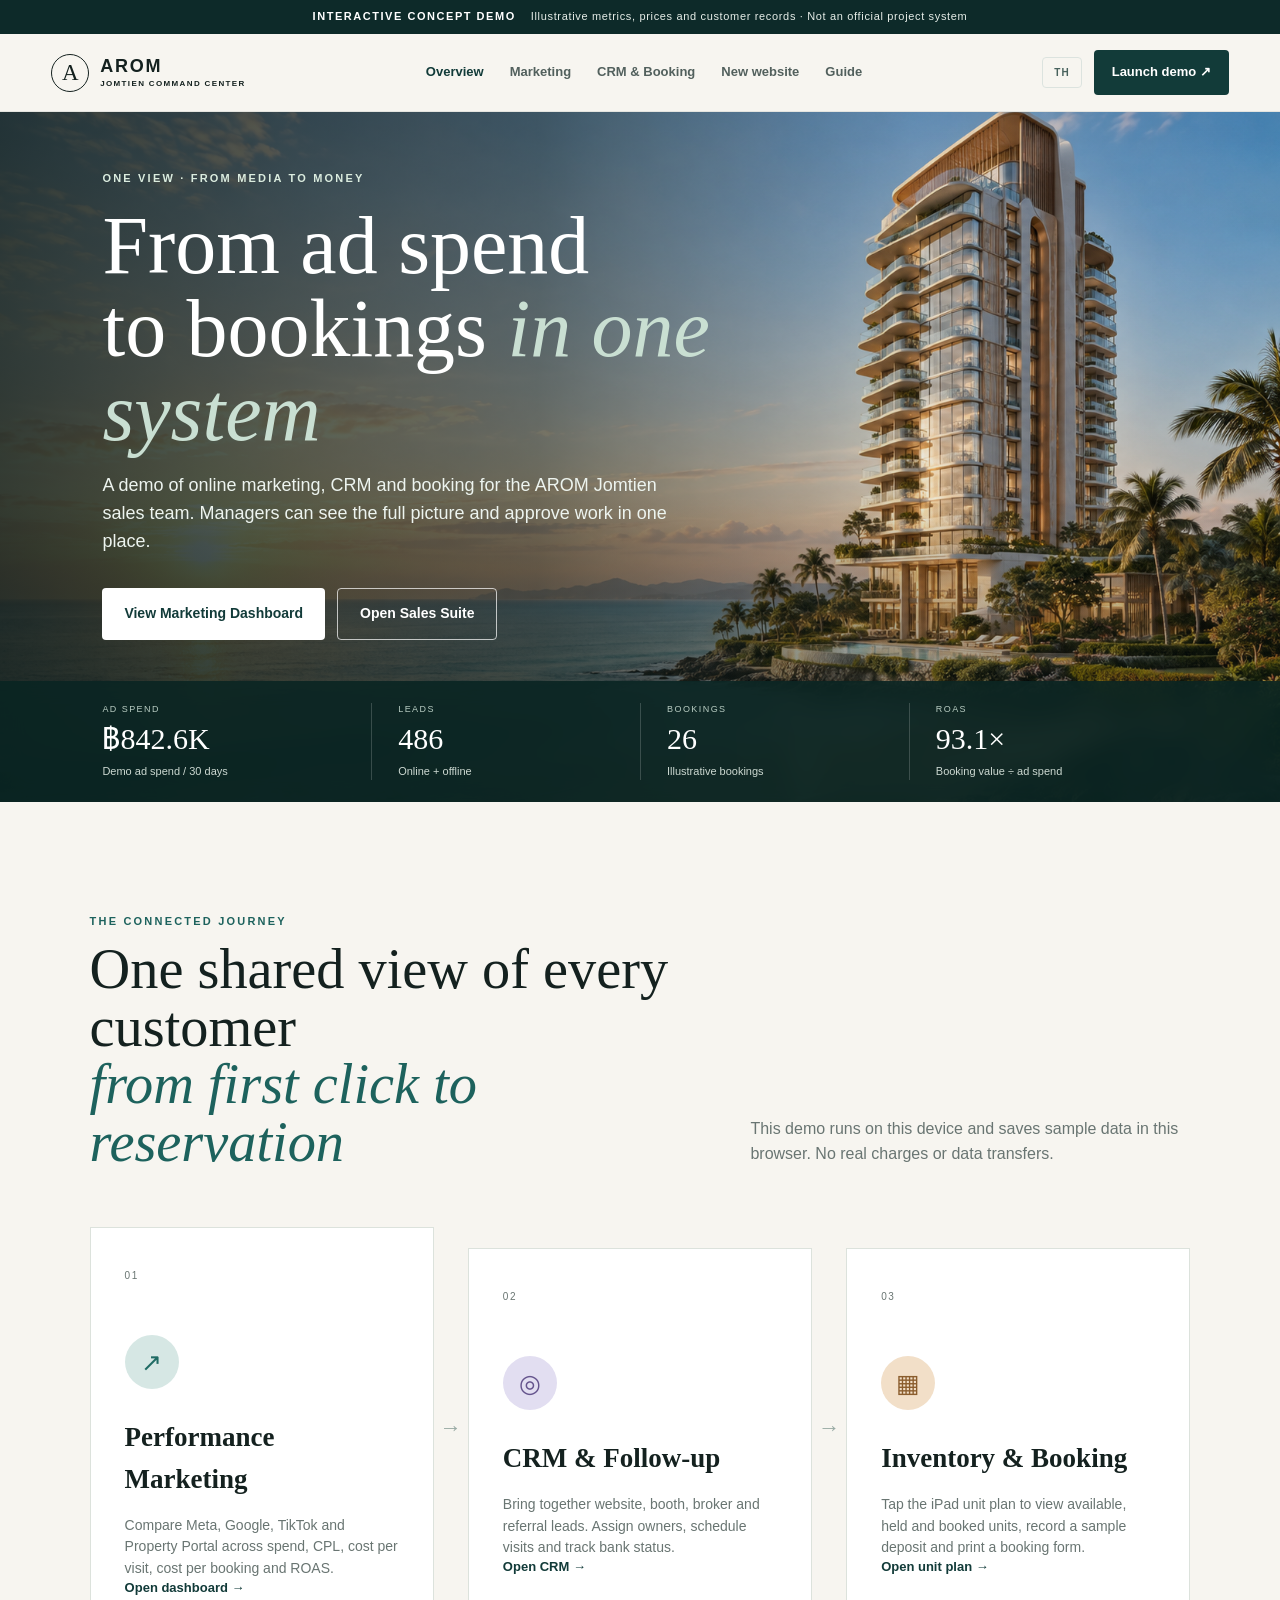
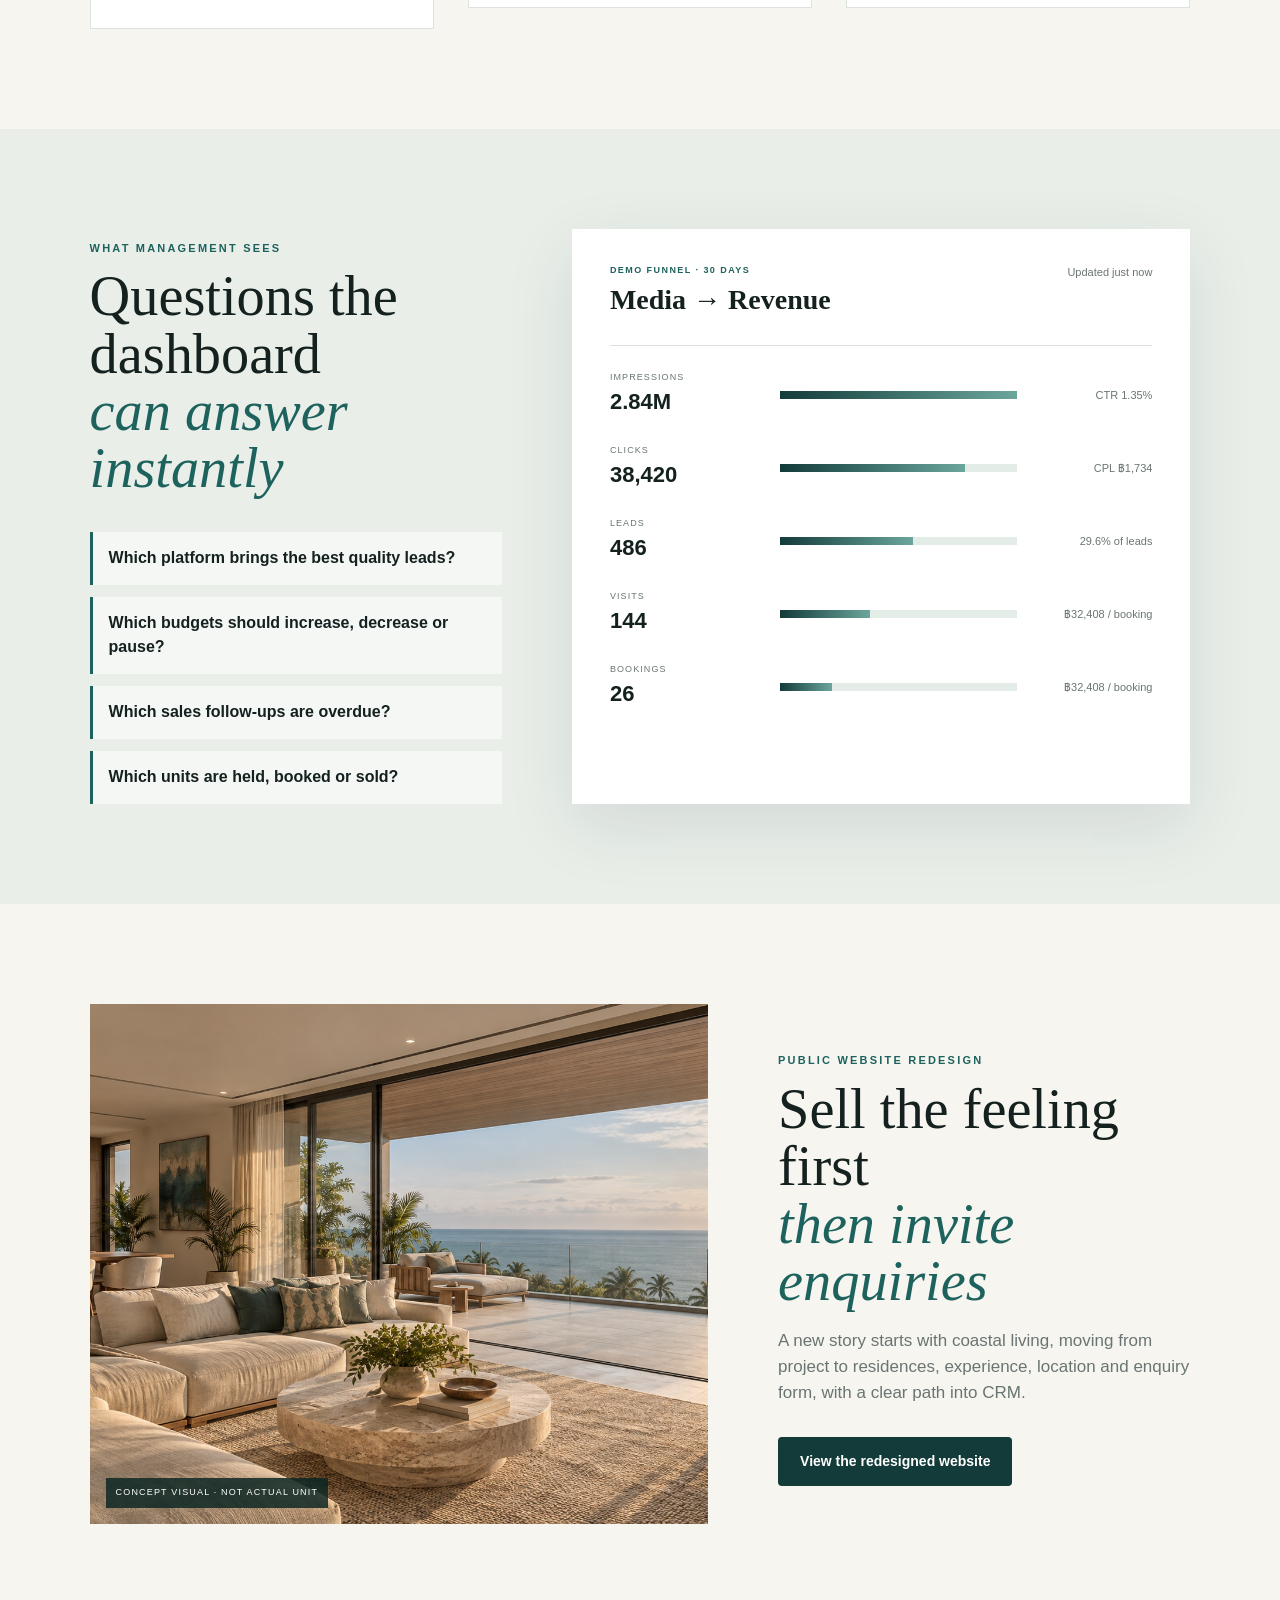
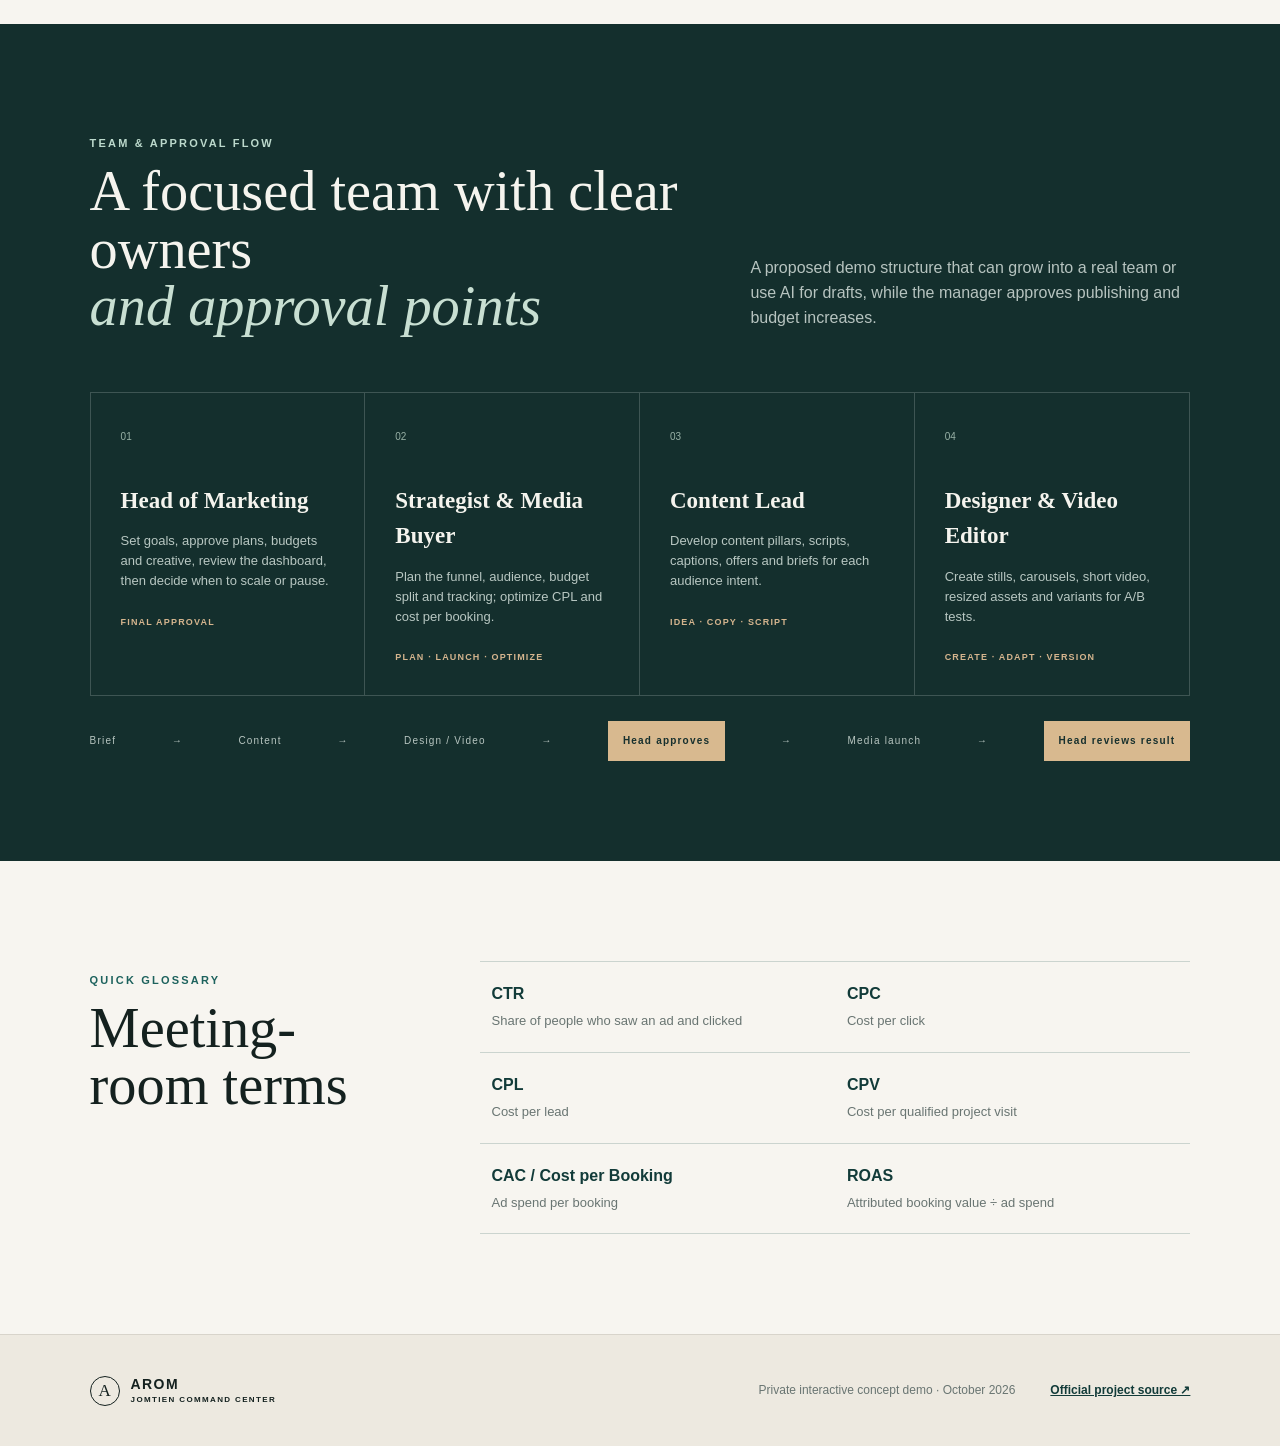
==== commit 36cbcc8b: "Add detailed bilingual system guide" ====
--- a/app/index.html
+++ b/app/index.html
@@ -17,6 +17,7 @@
       <a href="marketing/index.html">ยิงแอด</a>
       <a href="crm/index.html">CRM & จอง</a>
       <a href="website/index.html">เว็บไซต์ใหม่</a>
+      <a href="guide/index.html">คู่มือ</a>
     </nav>
     <div class="header-actions"><button class="language-toggle" type="button" aria-label="Switch language">EN</button><a class="launch" href="marketing/index.html">เริ่มเดโม่ <span>↗</span></a></div>
   </header>
@@ -92,7 +93,7 @@
     (() => {
       const copy = [
         ['.demo-banner b','เดโม่แนวคิดแบบอินเทอร์แอคทีฟ'],['.demo-banner span','ตัวเลข ราคา และรายชื่อลูกค้าเป็นข้อมูลสมมติ · ไม่ใช่ระบบทางการของโครงการ'],['.brand[aria-label]','AROM demo home'],['.topbar nav',''],
-        ['.topbar nav a:nth-child(1)','ภาพรวม'],['.topbar nav a:nth-child(2)','การตลาด'],['.topbar nav a:nth-child(3)','CRM และการจอง'],['.topbar nav a:nth-child(4)','เว็บไซต์ใหม่'],['.launch','เริ่มเดโม่ <span>↗</span>'],
+        ['.topbar nav a:nth-child(1)','ภาพรวม'],['.topbar nav a:nth-child(2)','การตลาด'],['.topbar nav a:nth-child(3)','CRM และการจอง'],['.topbar nav a:nth-child(4)','เว็บไซต์ใหม่'],['.topbar nav a:nth-child(5)','คู่มือ'],['.launch','เริ่มเดโม่ <span>↗</span>'],
         ['.hero-image',''],['.hero-copy .eyebrow','มุมมองเดียว · จากสื่อโฆษณาสู่รายได้'],['.hero-copy h1','จากงบโฆษณา<br>ถึงยอดจอง <em>ในระบบเดียว</em>'],['.hero-copy>p:not(.eyebrow)','เดโม่ระบบการตลาดออนไลน์, CRM และการจองสำหรับทีมขาย AROM Jomtien ที่หัวหน้ามองเห็นภาพรวมและอนุมัติงานได้ในจุดเดียว'],['.hero-actions .primary','ดู Marketing Dashboard'],['.hero-actions .ghost','เปิด Sales Suite'],['.hero-proof div:nth-child(1) span','งบโฆษณาเดโม่ / 30 วัน'],['.hero-proof div:nth-child(2) span','จากออนไลน์ + ออฟไลน์'],['.hero-proof div:nth-child(3) span','ยอดจองสมมติ'],['.hero-proof div:nth-child(4) span','มูลค่าจอง ÷ งบโฆษณา'],
         ['.journey .eyebrow','เส้นทางลูกค้าที่เชื่อมต่อกัน'],['.journey h2','ทุกทีมเห็นลูกค้าคนเดียวกัน<br><em>ตั้งแต่คลิกแรกจนออกใบจอง</em>'],['.journey .section-head>p','เดโม่ทำงานบนเครื่องนี้และบันทึกข้อมูลทดลองในเบราว์เซอร์ ไม่มีการตัดเงินจริง ไม่มีการส่งข้อมูลออกนอกเครื่อง'],['.module-card.marketing h3','การตลาดเชิงประสิทธิภาพ'],['.module-card.marketing p','เปรียบเทียบ Meta, Google, TikTok และ Property Portal พร้อม Spend, CPL, Cost per Visit, Cost per Booking และ ROAS'],['.module-card.marketing .open','เปิดแดชบอร์ด →'],['.module-card.crm h3','CRM และการติดตามผล'],['.module-card.crm p','รวม lead จากเว็บ, บูธ, นายหน้า และ referral กำหนดผู้รับผิดชอบ นัดหมายเข้าชม และติดตามสถานะธนาคาร'],['.module-card.crm .open','เปิด CRM →'],['.module-card.booking h3','ห้องพักและการจอง'],['.module-card.booking p','แตะผังห้องบน iPad ดูสถานะ สนใจ/hold/จอง บันทึกเงินจองจำลอง และพิมพ์ใบจองได้ทันที'],['.module-card.booking .open','เปิดผังห้อง →'],
         ['.metrics .eyebrow','สิ่งที่ผู้บริหารเห็น'],['.metric-story h2','คำถามที่แดชบอร์ด<br><em>ตอบได้ทันที</em>'],['.questions span:nth-child(1)','แพลตฟอร์มไหนได้ lead คุณภาพดีที่สุด?'],['.questions span:nth-child(2)','งบไหนควรเพิ่ม ลด หรือหยุด?'],['.questions span:nth-child(3)','พนักงานขายคนไหนติดตามลูกค้าค้างอยู่?'],['.questions span:nth-child(4)','ห้องไหนกำลังถูกถือ จอง หรือขายแล้ว?'],['.funnel-head>div small','กรวยการตลาดตัวอย่าง · 30 วัน'],['.funnel-head>div b','สื่อ → รายได้'],['.funnel-head>span','อัปเดตเมื่อสักครู่'],['.funnel-line:nth-child(1)>span','100%'],['.funnel-line:nth-child(2)>span','CTR 1.35%'],['.funnel-line:nth-child(3)>span','CPL ฿1,734'],['.funnel-line:nth-child(4)>span','29.6% ของ lead'],['.funnel-line:nth-child(5)>span','฿32,408 / การจอง'],
@@ -105,7 +106,7 @@
       ];
       copy.push(...extraCopy);
       const english = new Map([
-        ['.demo-banner b','INTERACTIVE CONCEPT DEMO'],['.demo-banner span','Illustrative metrics, prices and customer records · Not an official project system'],['.topbar nav a:nth-child(1)','Overview'],['.topbar nav a:nth-child(2)','Marketing'],['.topbar nav a:nth-child(3)','CRM & Booking'],['.topbar nav a:nth-child(4)','New website'],['.launch','Launch demo <span>↗</span>'],
+        ['.demo-banner b','INTERACTIVE CONCEPT DEMO'],['.demo-banner span','Illustrative metrics, prices and customer records · Not an official project system'],['.topbar nav a:nth-child(1)','Overview'],['.topbar nav a:nth-child(2)','Marketing'],['.topbar nav a:nth-child(3)','CRM & Booking'],['.topbar nav a:nth-child(4)','New website'],['.topbar nav a:nth-child(5)','Guide'],['.launch','Launch demo <span>↗</span>'],
         ['.hero-copy .eyebrow','ONE VIEW · FROM MEDIA TO MONEY'],['.hero-copy h1','From ad spend<br>to bookings <em>in one system</em>'],['.hero-copy>p:not(.eyebrow)','A demo of online marketing, CRM and booking for the AROM Jomtien sales team. Managers can see the full picture and approve work in one place.'],['.hero-actions .primary','View Marketing Dashboard'],['.hero-actions .ghost','Open Sales Suite'],['.hero-proof div:nth-child(1) span','Demo ad spend / 30 days'],['.hero-proof div:nth-child(2) span','Online + offline'],['.hero-proof div:nth-child(3) span','Illustrative bookings'],['.hero-proof div:nth-child(4) span','Booking value ÷ ad spend'],
         ['.journey .eyebrow','THE CONNECTED JOURNEY'],['.journey h2','One shared view of every customer<br><em>from first click to reservation</em>'],['.journey .section-head>p','This demo runs on this device and saves sample data in this browser. No real charges or data transfers.'],['.module-card.marketing h3','Performance Marketing'],['.module-card.marketing p','Compare Meta, Google, TikTok and Property Portal across spend, CPL, cost per visit, cost per booking and ROAS.'],['.module-card.marketing .open','Open dashboard →'],['.module-card.crm h3','CRM & Follow-up'],['.module-card.crm p','Bring together website, booth, broker and referral leads. Assign owners, schedule visits and track bank status.'],['.module-card.crm .open','Open CRM →'],['.module-card.booking h3','Inventory & Booking'],['.module-card.booking p','Tap the iPad unit plan to view available, held and booked units, record a sample deposit and print a booking form.'],['.module-card.booking .open','Open unit plan →'],
         ['.metrics .eyebrow','WHAT MANAGEMENT SEES'],['.metric-story h2','Questions the dashboard<br><em>can answer instantly</em>'],['.questions span:nth-child(1)','Which platform brings the best quality leads?'],['.questions span:nth-child(2)','Which budgets should increase, decrease or pause?'],['.questions span:nth-child(3)','Which sales follow-ups are overdue?'],['.questions span:nth-child(4)','Which units are held, booked or sold?'],['.funnel-head>div small','DEMO FUNNEL · 30 DAYS'],['.funnel-head>div b','Media → Revenue'],['.funnel-head>span','Updated just now'],['.funnel-line:nth-child(1)>span','100%'],['.funnel-line:nth-child(2)>span','CTR 1.35%'],['.funnel-line:nth-child(3)>span','CPL ฿1,734'],['.funnel-line:nth-child(4)>span','29.6% of leads'],['.funnel-line:nth-child(5)>span','฿32,408 / booking'],
